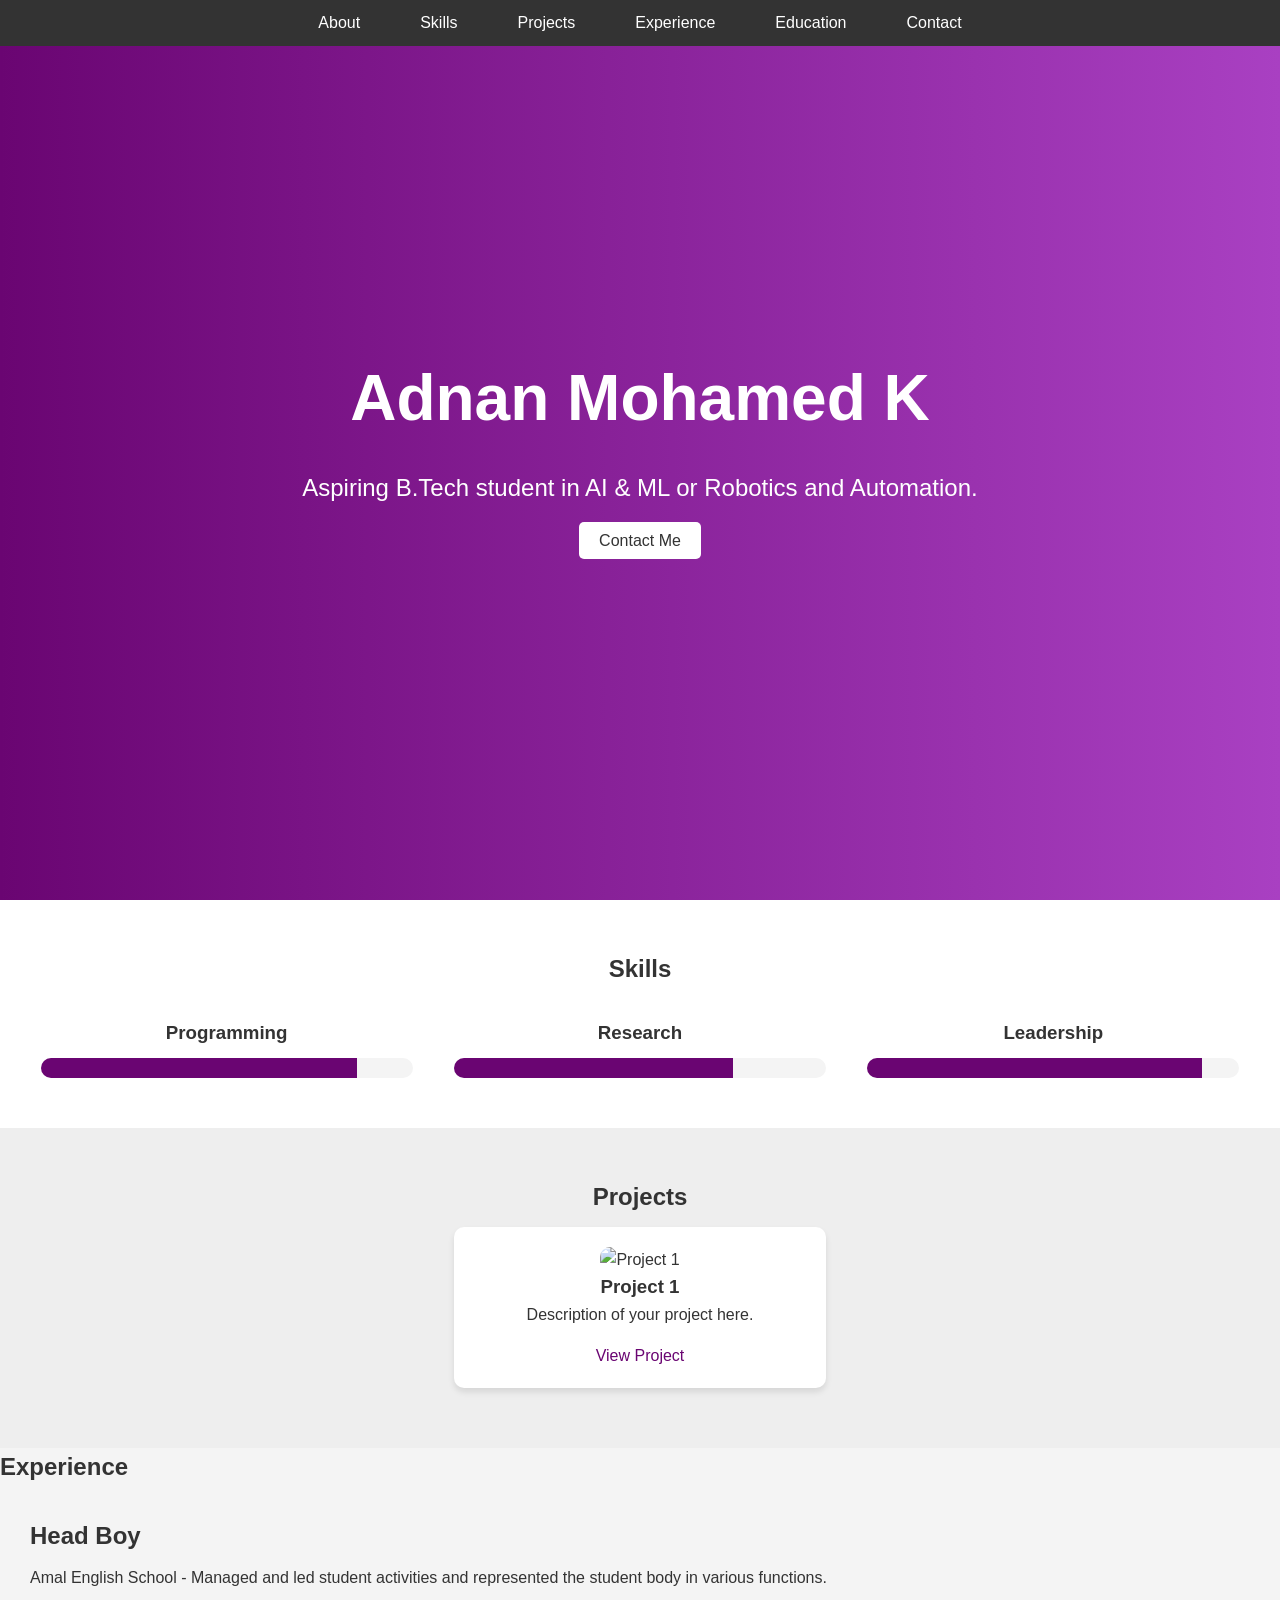
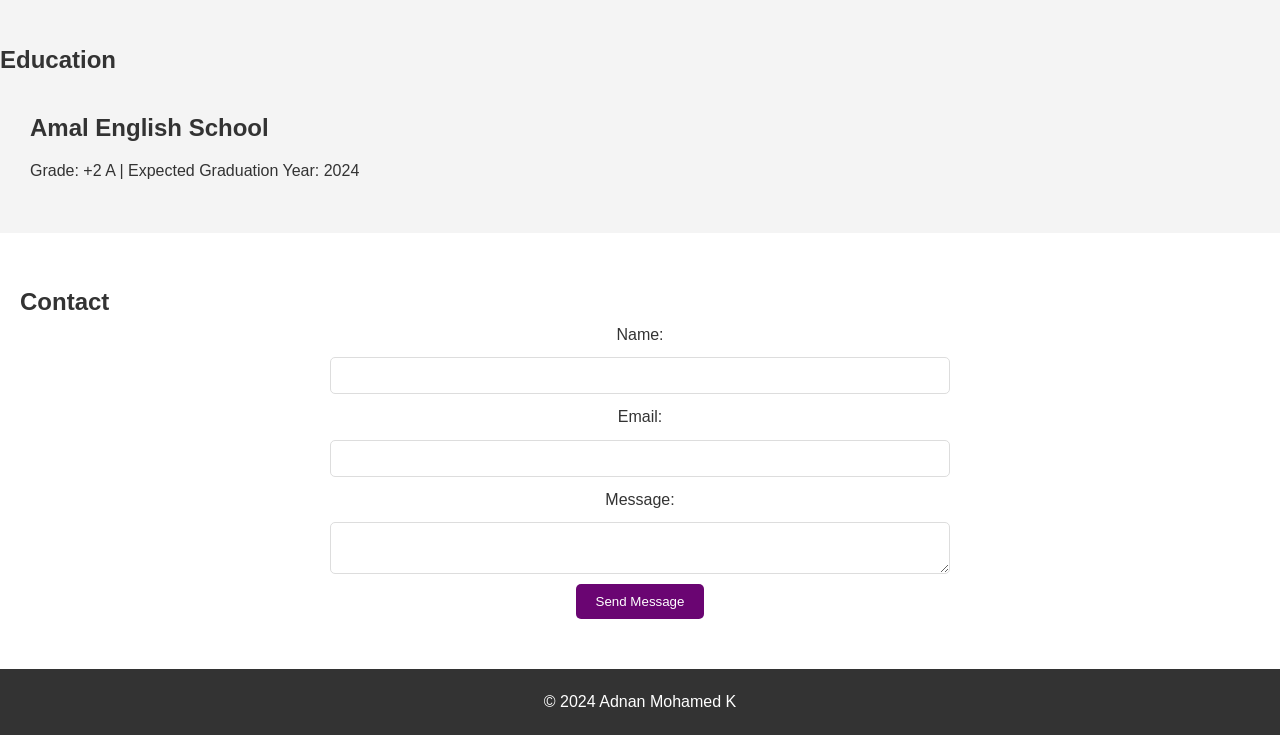
==== index.html @ 5ce3053d "Update index.html" ====
<!DOCTYPE html>
<html lang="en">
<head>
    <meta charset="UTF-8">
    <meta name="viewport" content="width=device-width, initial-scale=1.0">
    <title>Adnan Mohamed K - Portfolio</title>
    <link rel="stylesheet" href="styles.css">
    <link rel="apple-touch-icon" sizes="180x180" href="/fav/apple-touch-icon.png">
    <link rel="icon" type="image/png" sizes="32x32" href="/fav/favicon-32x32.png">
    <link rel="icon" type="image/png" sizes="16x16" href="/fav/favicon-16x16.png">
    <link rel="manifest" href="/fav/site.webmanifest">
</head>
<body>
    <!-- Navigation Bar -->
    <nav id="navbar">
        <div class="hamburger">
            <span></span>
            <span></span>
            <span></span>
        </div>
        <ul>
            <li><a href="#about">About</a></li>
            <li><a href="#skills">Skills</a></li>
            <li><a href="#projects">Projects</a></li>
            <li><a href="#experience">Experience</a></li>
            <li><a href="#education">Education</a></li>
            <li><a href="#contact">Contact</a></li>
        </ul>
    </nav>

    <!-- Hero Section -->
    <header id="about" class="hero">
        <div class="hero-content">
            <h1>Adnan Mohamed K</h1>
            <p>Aspiring B.Tech student in AI & ML or Robotics and Automation.</p>
            <a href="#contact" class="cta-btn">Contact Me</a>
        </div>
    </header>

    <!-- Skills Section -->
    <section id="skills">
        <h2>Skills</h2>
        <div class="skill-container">
            <div class="skill">
                <h3>Programming</h3>
                <div class="progress-bar">
                    <div class="progress-fill" style="width: 85%;"></div>
                </div>
            </div>
            <div class="skill">
                <h3>Research</h3>
                <div class="progress-bar">
                    <div class="progress-fill" style="width: 75%;"></div>
                </div>
            </div>
            <div class="skill">
                <h3>Leadership</h3>
                <div class="progress-bar">
                    <div class="progress-fill" style="width: 90%;"></div>
                </div>
            </div>
        </div>
    </section>

    <!-- Projects Section -->
    <section id="projects">
        <h2>Projects</h2>
        <div class="project-grid">
            <div class="project-card">
                <img src="project1-thumbnail.jpg" alt="Project 1">
                <h3>Project 1</h3>
                <p>Description of your project here.</p>
                <a href="#" class="project-link">View Project</a>
            </div>
            <!-- Additional projects can go here -->
        </div>
    </section>

    <!-- Experience Section -->
    <section id="experience">
        <h2>Experience</h2>
        <div class="timeline">
            <div class="timeline-item">
                <h3>Head Boy</h3>
                <p>Amal English School - Managed and led student activities and represented the student body in various functions.</p>
            </div>
            <!-- Additional experience can go here -->
        </div>
    </section>

    <!-- Education Section -->
    <section id="education">
        <h2>Education</h2>
        <div class="timeline">
            <div class="timeline-item">
                <h3>Amal English School</h3>
                <p>Grade: +2 A | Expected Graduation Year: 2024</p>
            </div>
            <!-- Additional education can go here -->
        </div>
    </section>

    <!-- Contact Section -->
    <section id="contact">
        <h2>Contact</h2>
        <form id="contact-form">
            <label for="name">Name:</label>
            <input type="text" id="name" name="name" required>
            
            <label for="email">Email:</label>
            <input type="email" id="email" name="email" required>
            
            <label for="message">Message:</label>
            <textarea id="message" name="message" required></textarea>
            
            <button type="submit">Send Message</button>
        </form>
    </section>

    <!-- Footer -->
    <footer>
        <p>© 2024 Adnan Mohamed K</p>
    </footer>

    <script src="scripts.js"></script>
</body>
</html>
---- styles.css ----
/* General Styles */
* {
    margin: 0;
    padding: 0;
    box-sizing: border-box;
}

body {
    font-family: 'Arial', sans-serif;
    line-height: 1.6;
    background-color: #f4f4f4;
    color: #333;
}

/* Navigation */
nav {
    position: fixed;
    top: 0;
    width: 100%;
    background-color: #333;
    padding: 10px 0;
    z-index: 100;
}

nav ul {
    list-style: none;
    display: flex;
    justify-content: center;
}

nav ul li {
    margin: 0 15px;
}

nav ul li a {
    color: white;
    text-decoration: none;
    padding: 10px 15px;
}

nav ul li a:hover {
    background-color: #555;
    border-radius: 5px;
}

/* Hero Section */
.hero {
    height: 100vh;
    background: linear-gradient(to right, #6A0572, #A940C2);
    display: flex;
    justify-content: center;
    align-items: center;
    text-align: center;
    color: white;
}

.hero h1 {
    font-size: 4rem;
    margin-bottom: 20px;
    animation: fadeIn 2s;
}

.hero p {
    font-size: 1.5rem;
    margin-bottom: 20px;
    animation: fadeIn 2s 1s ease;
}

.cta-btn {
    padding: 10px 20px;
    background-color: #fff;
    color: #333;
    text-decoration: none;
    border-radius: 5px;
    animation: fadeIn 2s 2s ease;
}

.cta-btn:hover {
    background-color: #f4f4f4;
}

/* Skills Section */
#skills {
    padding: 50px 20px;
    background-color: #fff;
    text-align: center;
}

.skill-container {
    display: flex;
    justify-content: space-around;
    margin-top: 30px;
}

.skill {
    width: 30%;
}

.progress-bar {
    width: 100%;
    background-color: #f4f4f4;
    border-radius: 25px;
    height: 20px;
    overflow: hidden;
    margin-top: 10px;
}

.progress-fill {
    background-color: #6A0572;
    height: 100%;
    transition: width 1s ease-in-out;
}

/* Projects Section */
#projects {
    padding: 50px 20px;
    background-color: #eee;
    text-align: center;
}

.project-grid {
    display: flex;
    justify-content: space-around;
    flex-wrap: wrap;
}

.project-card {
    width: 30%;
    background-color: white;
    margin: 10px;
    padding: 20px;
    border-radius: 10px;
    box-shadow: 0 4px 6px rgba(0, 0, 0, 0.1);
    transition: transform 0.3s ease;
}

.project-card:hover {
    transform: scale(1.05);
}

.project-card img {
    width: 100%;
    border-radius: 10px;
}

.project-link {
    display: block;
    margin-top: 15px;
    text-decoration: none;
    color: #6A0572;
}

/* Timeline Styles */
.timeline {
    padding: 30px;
}

.timeline-item {
    margin-bottom: 20px;
}

.timeline-item h3 {
    font-size: 1.5rem;
    margin-bottom: 10px;
}

/* Contact Section */
#contact {
    padding: 50px 20px;
    background-color: #fff;
}

#contact-form {
    display: flex;
    flex-direction: column;
    align-items: center;
}

#contact-form input, #contact-form textarea {
    width: 50%;
    padding: 10px;
    margin: 10px 0;
    border-radius: 5px;
    border: 1px solid #ddd;
}

#contact-form button {
    padding: 10px 20px;
    background-color: #6A0572;
    color: white;
    border: none;
    border-radius: 5px;
    cursor: pointer;
}

#contact-form button:hover {
    background-color: #A940C2;
}

/* Footer */
footer {
    background-color: #333;
    color: white;
    text-align: center;
    padding: 20px;
    position: relative;
}

@keyframes fadeIn {
    from {
        opacity: 0;
    }
    to {
        opacity: 1;
    }
}
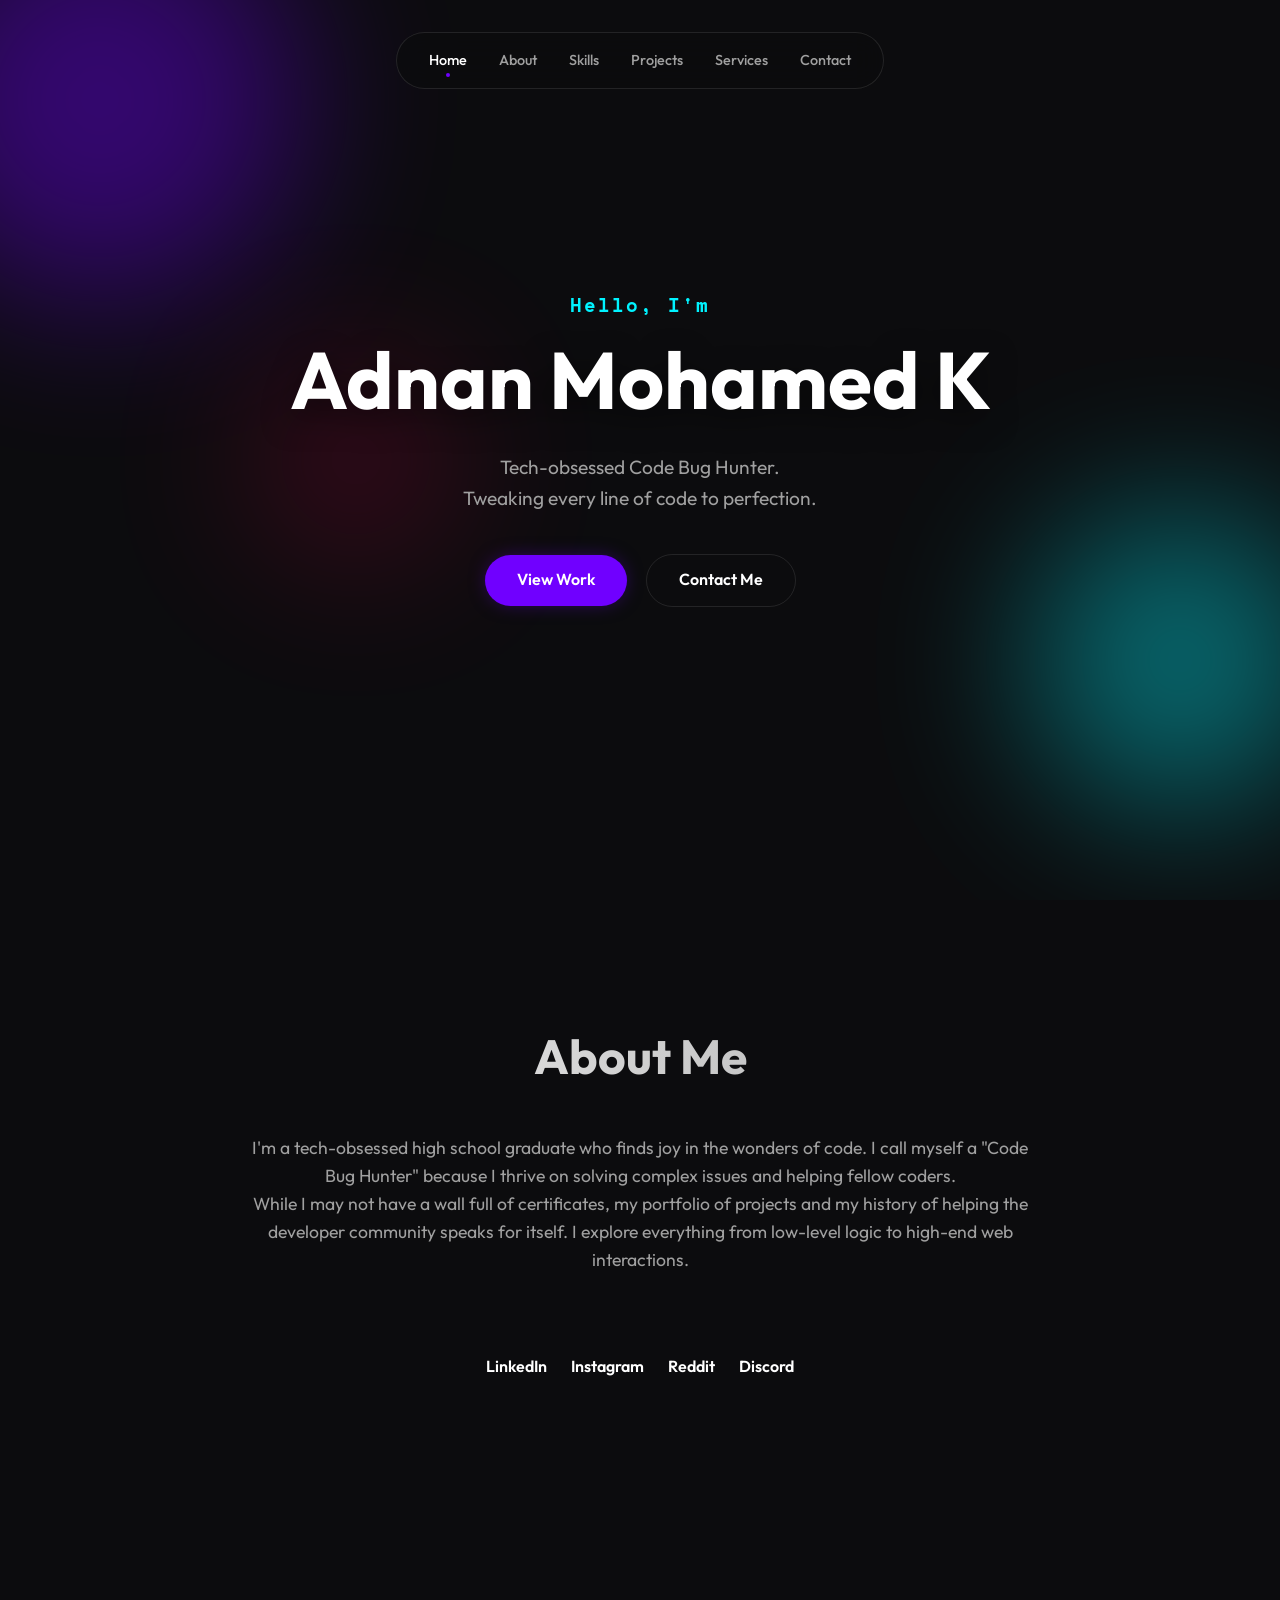
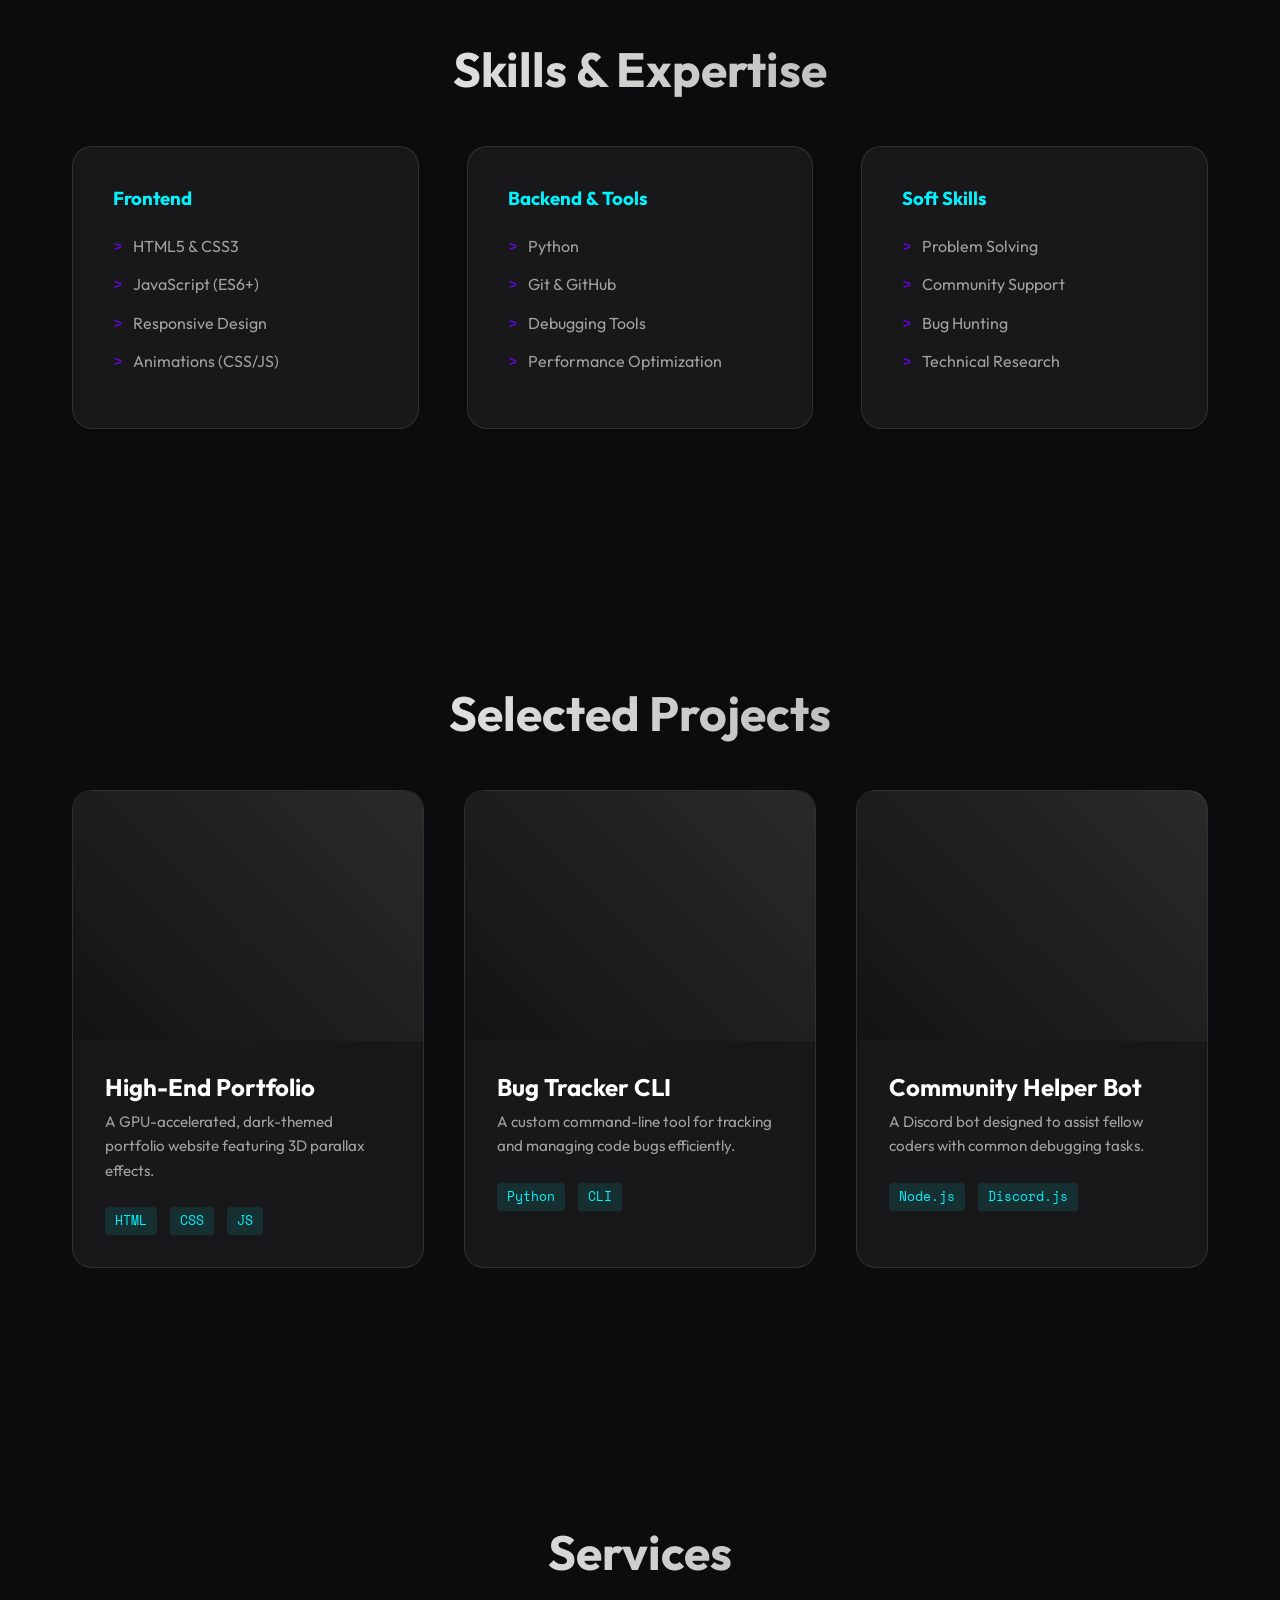
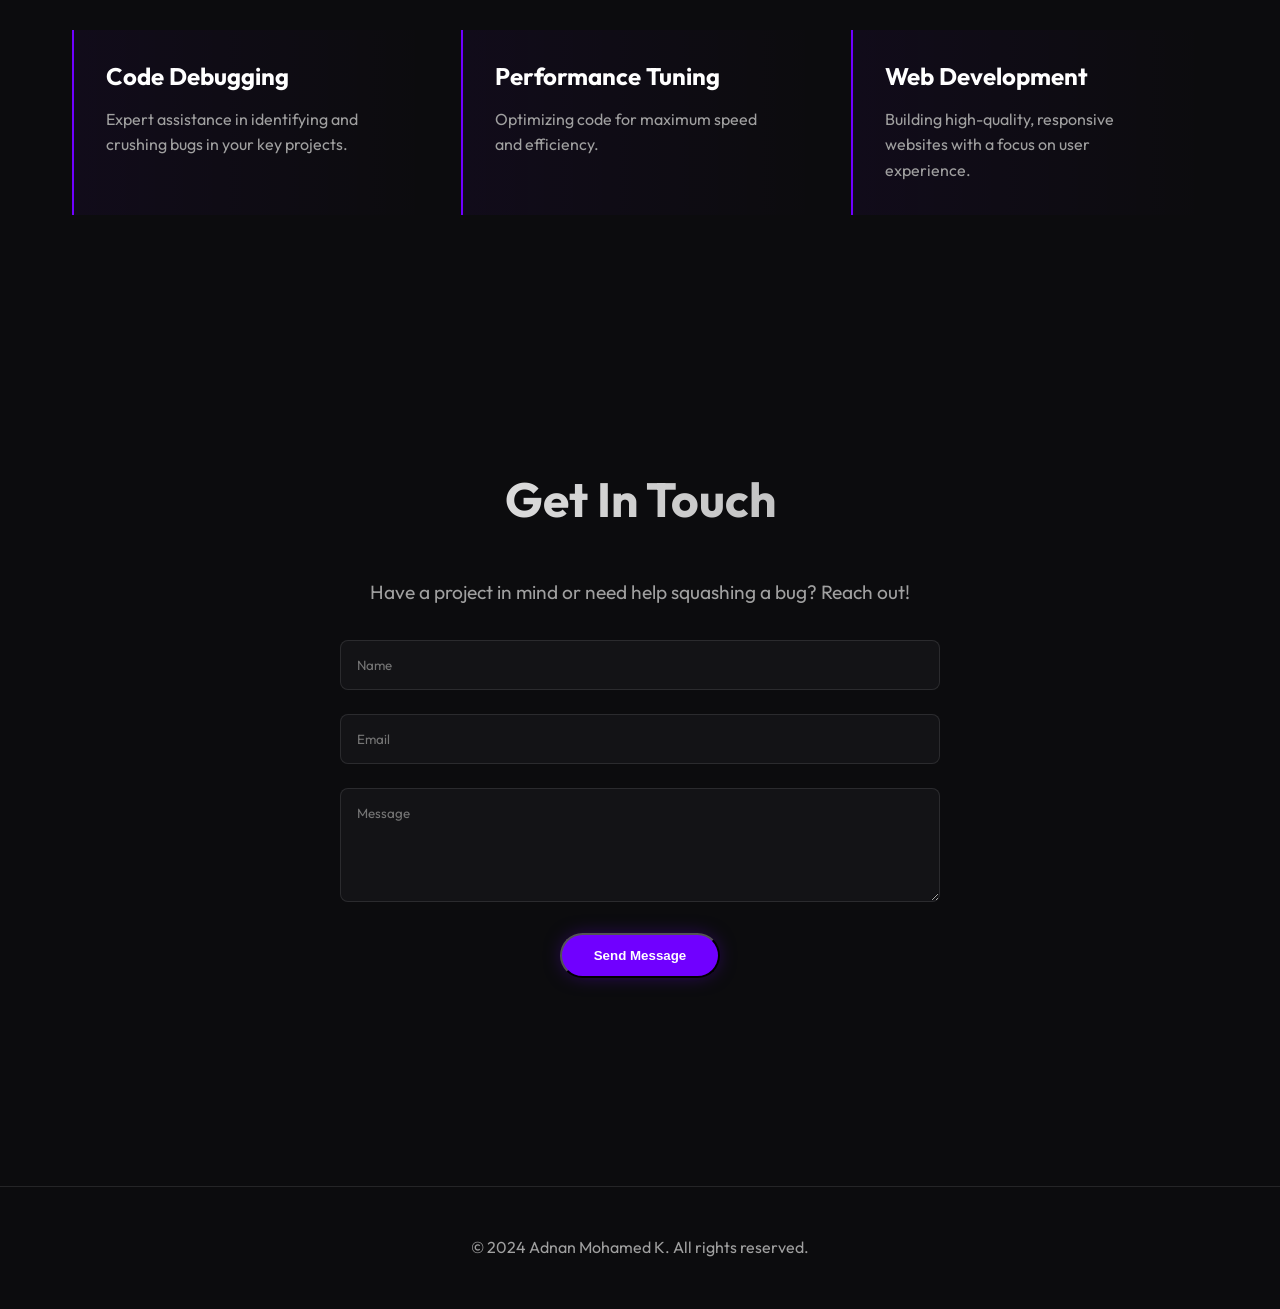
==== commit 922b7e4e: "Initial commit: High-end portfolio with GPU animations" ====
--- a/index.html
+++ b/index.html
@@ -1,127 +1,216 @@
 <!DOCTYPE html>
 <html lang="en">
+
 <head>
     <meta charset="UTF-8">
     <meta name="viewport" content="width=device-width, initial-scale=1.0">
-    <title>Adnan Mohamed K - Portfolio</title>
+    <title>Adnan Mohamed K | Code Bug Hunter & Portfolio</title>
+    <meta name="description"
+        content="Portfolio of Adnan Mohamed K, a tech-obsessed code bug hunter and high school graduate specializing in finding solutions.">
+
+    <!-- Fonts -->
+    <link rel="preconnect" href="https://fonts.googleapis.com">
+    <link rel="preconnect" href="https://fonts.gstatic.com" crossorigin>
+    <link
+        href="https://fonts.googleapis.com/css2?family=Outfit:wght@300;400;500;700&family=Space+Mono:wght@400;700&display=swap"
+        rel="stylesheet">
+
     <link rel="stylesheet" href="styles.css">
-    <link rel="apple-touch-icon" sizes="180x180" href="/fav/apple-touch-icon.png">
-    <link rel="icon" type="image/png" sizes="32x32" href="/fav/favicon-32x32.png">
-    <link rel="icon" type="image/png" sizes="16x16" href="/fav/favicon-16x16.png">
-    <link rel="manifest" href="/fav/site.webmanifest">
 </head>
-<body>
-    <!-- Navigation Bar -->
-    <nav id="navbar">
-        <div class="hamburger">
-            <span></span>
-            <span></span>
-            <span></span>
+
+<body class="loading">
+
+    <!-- Loading Screen -->
+    <div id="loader">
+        <div class="loader-content">
+            <h1 class="glitch" data-text="Adnan Mohamed K">Adnan Mohamed K</h1>
+            <div class="progress-bar">
+                <div class="progress"></div>
+            </div>
         </div>
-        <ul>
-            <li><a href="#about">About</a></li>
-            <li><a href="#skills">Skills</a></li>
-            <li><a href="#projects">Projects</a></li>
-            <li><a href="#experience">Experience</a></li>
-            <li><a href="#education">Education</a></li>
-            <li><a href="#contact">Contact</a></li>
-        </ul>
+    </div>
+
+    <!-- Floating Navigation -->
+    <nav class="floating-nav">
+        <div class="nav-links">
+            <a href="#hero" class="active">Home</a>
+            <a href="#about">About</a>
+            <a href="#skills">Skills</a>
+            <a href="#projects">Projects</a>
+            <a href="#services">Services</a>
+            <a href="#contact">Contact</a>
+        </div>
     </nav>
 
-    <!-- Hero Section -->
-    <header id="about" class="hero">
-        <div class="hero-content">
-            <h1>Adnan Mohamed K</h1>
-            <p>Aspiring B.Tech student in AI & ML or Robotics and Automation.</p>
-            <a href="#contact" class="cta-btn">Contact Me</a>
-        </div>
-    </header>
-
-    <!-- Skills Section -->
-    <section id="skills">
-        <h2>Skills</h2>
-        <div class="skill-container">
-            <div class="skill">
-                <h3>Programming</h3>
-                <div class="progress-bar">
-                    <div class="progress-fill" style="width: 85%;"></div>
-                </div>
-            </div>
-            <div class="skill">
-                <h3>Research</h3>
-                <div class="progress-bar">
-                    <div class="progress-fill" style="width: 75%;"></div>
-                </div>
-            </div>
-            <div class="skill">
-                <h3>Leadership</h3>
-                <div class="progress-bar">
-                    <div class="progress-fill" style="width: 90%;"></div>
-                </div>
-            </div>
-        </div>
-    </section>
-
-    <!-- Projects Section -->
-    <section id="projects">
-        <h2>Projects</h2>
-        <div class="project-grid">
-            <div class="project-card">
-                <img src="project1-thumbnail.jpg" alt="Project 1">
-                <h3>Project 1</h3>
-                <p>Description of your project here.</p>
-                <a href="#" class="project-link">View Project</a>
-            </div>
-            <!-- Additional projects can go here -->
-        </div>
-    </section>
-
-    <!-- Experience Section -->
-    <section id="experience">
-        <h2>Experience</h2>
-        <div class="timeline">
-            <div class="timeline-item">
-                <h3>Head Boy</h3>
-                <p>Amal English School - Managed and led student activities and represented the student body in various functions.</p>
-            </div>
-            <!-- Additional experience can go here -->
-        </div>
-    </section>
-
-    <!-- Education Section -->
-    <section id="education">
-        <h2>Education</h2>
-        <div class="timeline">
-            <div class="timeline-item">
-                <h3>Amal English School</h3>
-                <p>Grade: +2 A | Expected Graduation Year: 2024</p>
-            </div>
-            <!-- Additional education can go here -->
-        </div>
-    </section>
-
-    <!-- Contact Section -->
-    <section id="contact">
-        <h2>Contact</h2>
-        <form id="contact-form">
-            <label for="name">Name:</label>
-            <input type="text" id="name" name="name" required>
-            
-            <label for="email">Email:</label>
-            <input type="email" id="email" name="email" required>
-            
-            <label for="message">Message:</label>
-            <textarea id="message" name="message" required></textarea>
-            
-            <button type="submit">Send Message</button>
-        </form>
-    </section>
-
-    <!-- Footer -->
+    <!-- Main Content -->
+    <main>
+        <!-- Hero Section -->
+        <section id="hero" class="parallax-container">
+            <div class="hero-content" data-tilt>
+                <h2 class="hero-subtitle">Hello, I'm</h2>
+                <h1 class="hero-title">Adnan Mohamed K</h1>
+                <p class="hero-description">Tech-obsessed Code Bug Hunter. <br>Tweaking every line of code to
+                    perfection.</p>
+                <div class="hero-cta">
+                    <a href="#projects" class="btn primary">View Work</a>
+                    <a href="#contact" class="btn secondary">Contact Me</a>
+                </div>
+            </div>
+            <div class="hero-background-elements">
+                <div class="floating-shape shape-1"></div>
+                <div class="floating-shape shape-2"></div>
+                <div class="floating-shape shape-3"></div>
+            </div>
+        </section>
+
+        <!-- About Me -->
+        <section id="about" class="section reveal">
+            <h2 class="section-title">About Me</h2>
+            <div class="about-content">
+                <div class="about-text">
+                    <p>I'm a tech-obsessed high school graduate who finds joy in the wonders of code. I call myself a
+                        "Code Bug Hunter" because I thrive on solving complex issues and helping fellow coders.</p>
+                    <p>While I may not have a wall full of certificates, my portfolio of projects and my history of
+                        helping the developer community speaks for itself. I explore everything from low-level logic to
+                        high-end web interactions.</p>
+                </div>
+                <div class="social-links">
+                    <a href="https://linkedin.com" target="_blank" class="social-item">LinkedIn</a>
+                    <a href="https://instagram.com" target="_blank" class="social-item">Instagram</a>
+                    <a href="https://reddit.com" target="_blank" class="social-item">Reddit</a>
+                    <a href="https://discord.com" target="_blank" class="social-item">Discord</a>
+                </div>
+            </div>
+        </section>
+
+        <!-- Skills -->
+        <section id="skills" class="section reveal">
+            <h2 class="section-title">Skills & Expertise</h2>
+            <div class="skills-grid">
+                <div class="skill-card">
+                    <h3>Frontend</h3>
+                    <ul>
+                        <li>HTML5 & CSS3</li>
+                        <li>JavaScript (ES6+)</li>
+                        <li>Responsive Design</li>
+                        <li>Animations (CSS/JS)</li>
+                    </ul>
+                </div>
+                <div class="skill-card">
+                    <h3>Backend & Tools</h3>
+                    <ul>
+                        <li>Python</li>
+                        <li>Git & GitHub</li>
+                        <li>Debugging Tools</li>
+                        <li>Performance Optimization</li>
+                    </ul>
+                </div>
+                <div class="skill-card">
+                    <h3>Soft Skills</h3>
+                    <ul>
+                        <li>Problem Solving</li>
+                        <li>Community Support</li>
+                        <li>Bug Hunting</li>
+                        <li>Technical Research</li>
+                    </ul>
+                </div>
+            </div>
+        </section>
+
+        <!-- Projects -->
+        <section id="projects" class="section reveal">
+            <h2 class="section-title">Selected Projects</h2>
+            <div class="project-grid">
+                <!-- Project 1 -->
+                <div class="project-card" style="--delay: 1">
+                    <div class="project-image">
+                        <img src="assets/project1.png" alt="High-End Portfolio"
+                            style="width: 100%; height: 100%; object-fit: cover;">
+                    </div>
+                    <div class="project-info">
+                        <h3>High-End Portfolio</h3>
+                        <p>A GPU-accelerated, dark-themed portfolio website featuring 3D parallax effects.</p>
+                        <div class="tags">
+                            <span>HTML</span><span>CSS</span><span>JS</span>
+                        </div>
+                    </div>
+                </div>
+                <!-- Project 2 -->
+                <div class="project-card" style="--delay: 2">
+                    <div class="project-image">
+                        <img src="assets/project2.png" alt="Bug Tracker"
+                            style="width: 100%; height: 100%; object-fit: cover;">
+                    </div>
+                    <div class="project-info">
+                        <h3>Bug Tracker CLI</h3>
+                        <p>A custom command-line tool for tracking and managing code bugs efficiently.</p>
+                        <div class="tags">
+                            <span>Python</span><span>CLI</span>
+                        </div>
+                    </div>
+                </div>
+                <!-- Project 3 -->
+                <div class="project-card" style="--delay: 3">
+                    <div class="project-image">
+                        <img src="assets/project3.png" alt="Community Helper Bot"
+                            style="width: 100%; height: 100%; object-fit: cover;">
+                    </div>
+                    <div class="project-info">
+                        <h3>Community Helper Bot</h3>
+                        <p>A Discord bot designed to assist fellow coders with common debugging tasks.</p>
+                        <div class="tags">
+                            <span>Node.js</span><span>Discord.js</span>
+                        </div>
+                    </div>
+                </div>
+            </div>
+        </section>
+
+        <!-- Services -->
+        <section id="services" class="section reveal">
+            <h2 class="section-title">Services</h2>
+            <div class="services-list">
+                <div class="service-item">
+                    <h3>Code Debugging</h3>
+                    <p>Expert assistance in identifying and crushing bugs in your key projects.</p>
+                </div>
+                <div class="service-item">
+                    <h3>Performance Tuning</h3>
+                    <p>Optimizing code for maximum speed and efficiency.</p>
+                </div>
+                <div class="service-item">
+                    <h3>Web Development</h3>
+                    <p>Building high-quality, responsive websites with a focus on user experience.</p>
+                </div>
+            </div>
+        </section>
+
+        <!-- Contact -->
+        <section id="contact" class="section reveal">
+            <h2 class="section-title">Get In Touch</h2>
+            <div class="contact-container">
+                <p>Have a project in mind or need help squashing a bug? Reach out!</p>
+                <form id="contact-form">
+                    <div class="form-group">
+                        <input type="text" placeholder="Name" required>
+                    </div>
+                    <div class="form-group">
+                        <input type="email" placeholder="Email" required>
+                    </div>
+                    <div class="form-group">
+                        <textarea placeholder="Message" rows="5" required></textarea>
+                    </div>
+                    <button type="submit" class="btn primary">Send Message</button>
+                </form>
+            </div>
+        </section>
+    </main>
+
     <footer>
-        <p>© 2024 Adnan Mohamed K</p>
+        <p>&copy; 2024 Adnan Mohamed K. All rights reserved.</p>
     </footer>
 
-    <script src="scripts.js"></script>
+    <script src="script.js"></script>
 </body>
-</html>
+
+</html>
--- a/styles.css
+++ b/styles.css
@@ -1,216 +1,506 @@
-/* General Styles */
+:root {
+    --bg-color: #0c0c0e;
+    --bg-secondary: #131316;
+    --text-primary: #ffffff;
+    --text-secondary: #a0a0a0;
+    --accent-color: #7000ff;
+    --accent-glow: #7000ff80;
+    --cyan: #00f3ff;
+    --font-heading: 'Outfit', sans-serif;
+    --font-mono: 'Space Mono', monospace;
+    --nav-blur: 16px;
+    --card-bg: rgba(255, 255, 255, 0.05);
+    --border-color: rgba(255, 255, 255, 0.1);
+    
+    --transition-base: 0.3s cubic-bezier(0.25, 0.46, 0.45, 0.94);
+}
+
 * {
     margin: 0;
     padding: 0;
     box-sizing: border-box;
 }
 
+html {
+    scroll-behavior: smooth;
+}
+
 body {
-    font-family: 'Arial', sans-serif;
+    background-color: var(--bg-color);
+    color: var(--text-primary);
+    font-family: var(--font-heading);
+    overflow-x: hidden;
     line-height: 1.6;
-    background-color: #f4f4f4;
-    color: #333;
-}
-
-/* Navigation */
-nav {
+}
+
+body.loading {
+    overflow: hidden;
+}
+
+/* Loader */
+#loader {
     position: fixed;
     top: 0;
+    left: 0;
     width: 100%;
-    background-color: #333;
-    padding: 10px 0;
-    z-index: 100;
-}
-
-nav ul {
-    list-style: none;
-    display: flex;
-    justify-content: center;
-}
-
-nav ul li {
-    margin: 0 15px;
-}
-
-nav ul li a {
-    color: white;
-    text-decoration: none;
-    padding: 10px 15px;
-}
-
-nav ul li a:hover {
-    background-color: #555;
-    border-radius: 5px;
-}
-
-/* Hero Section */
-.hero {
-    height: 100vh;
-    background: linear-gradient(to right, #6A0572, #A940C2);
+    height: 100%;
+    background: var(--bg-color);
+    z-index: 9999;
     display: flex;
     justify-content: center;
     align-items: center;
+    transition: opacity 0.5s ease;
+}
+
+.loader-content {
     text-align: center;
+}
+
+.glitch {
+    font-family: var(--font-mono);
+    font-size: 2rem;
+    position: relative;
+    color: var(--text-primary);
+}
+
+.progress-bar {
+    width: 200px;
+    height: 2px;
+    background: var(--bg-secondary);
+    margin: 1rem auto;
+    overflow: hidden;
+    position: relative;
+}
+
+.progress {
+    width: 0%;
+    height: 100%;
+    background: var(--accent-color);
+    transition: width 0.1s linear;
+}
+
+/* Floating Navigation */
+.floating-nav {
+    position: fixed;
+    top: 2rem;
+    left: 50%;
+    transform: translateX(-50%);
+    background: rgba(12, 12, 14, 0.7);
+    backdrop-filter: blur(var(--nav-blur));
+    -webkit-backdrop-filter: blur(var(--nav-blur));
+    padding: 1rem 2rem;
+    border-radius: 100px;
+    border: 1px solid var(--border-color);
+    z-index: 1000;
+    transition: all 0.3s ease;
+}
+
+.nav-links {
+    display: flex;
+    gap: 2rem;
+}
+
+.nav-links a {
+    color: var(--text-secondary);
+    text-decoration: none;
+    font-size: 0.9rem;
+    font-weight: 500;
+    transition: color 0.3s ease;
+    position: relative;
+}
+
+.nav-links a:hover, .nav-links a.active {
+    color: var(--text-primary);
+}
+
+.nav-links a.active::after {
+    content: '';
+    position: absolute;
+    bottom: -5px;
+    left: 50%;
+    transform: translateX(-50%);
+    width: 4px;
+    height: 4px;
+    background: var(--accent-color);
+    border-radius: 50%;
+}
+
+/* Typography */
+h1, h2, h3 {
+    font-weight: 700;
+    line-height: 1.2;
+}
+
+h2.section-title {
+    font-size: 3rem;
+    margin-bottom: 3rem;
+    text-align: center;
+    background: linear-gradient(to right, #fff, #a0a0a0);
+    -webkit-background-clip: text;
+    -webkit-text-fill-color: transparent;
+}
+
+.btn {
+    padding: 0.8rem 2rem;
+    border-radius: 50px;
+    text-decoration: none;
+    font-weight: 600;
+    transition: transform 0.2s ease, box-shadow 0.2s ease;
+    display: inline-block;
+}
+
+.btn.primary {
+    background: var(--accent-color);
     color: white;
-}
-
-.hero h1 {
-    font-size: 4rem;
-    margin-bottom: 20px;
-    animation: fadeIn 2s;
-}
-
-.hero p {
+    box-shadow: 0 0 20px -5px var(--accent-glow);
+}
+
+.btn.primary:hover {
+    transform: translateY(-2px);
+    box-shadow: 0 0 30px -5px var(--accent-glow);
+}
+
+.btn.secondary {
+    background: transparent;
+    border: 1px solid var(--border-color);
+    color: var(--text-primary);
+    margin-left: 1rem;
+}
+
+.btn.secondary:hover {
+    background: var(--card-bg);
+}
+
+/* Hero Section */
+.parallax-container {
+    height: 100vh;
+    display: flex;
+    align-items: center;
+    justify-content: center;
+    position: relative;
+    overflow: hidden;
+    perspective: 1000px;
+}
+
+.hero-content {
+    text-align: center;
+    z-index: 10;
+    transform-style: preserve-3d;
+}
+
+.hero-subtitle {
+    font-family: var(--font-mono);
+    color: var(--cyan);
+    font-size: 1.2rem;
+    margin-bottom: 1rem;
+    letter-spacing: 2px;
+}
+
+.hero-title {
+    font-size: 5rem;
+    margin-bottom: 1.5rem;
+    text-shadow: 0 10px 30px rgba(0,0,0,0.5);
+}
+
+.hero-description {
+    color: var(--text-secondary);
+    font-size: 1.2rem;
+    max-width: 600px;
+    margin: 0 auto 2.5rem;
+}
+
+.hero-background-elements {
+    position: absolute;
+    top: 0;
+    left: 0;
+    width: 100%;
+    height: 100%;
+    z-index: 1;
+    pointer-events: none;
+}
+
+.floating-shape {
+    position: absolute;
+    border-radius: 50%;
+    filter: blur(80px);
+    opacity: 0.4;
+    animation: float 10s infinite ease-in-out;
+}
+
+.shape-1 {
+    width: 400px;
+    height: 400px;
+    background: var(--accent-color);
+    top: -100px;
+    left: -100px;
+    animation-delay: 0s;
+}
+
+.shape-2 {
+    width: 300px;
+    height: 300px;
+    background: var(--cyan);
+    bottom: 10%;
+    right: -50px;
+    animation-delay: -3s;
+}
+
+.shape-3 {
+    width: 200px;
+    height: 200px;
+    background: #ff0055;
+    top: 40%;
+    left: 20%;
+    animation-delay: -6s;
+    opacity: 0.2;
+}
+
+@keyframes float {
+    0%, 100% { transform: translateY(0) scale(1); }
+    50% { transform: translateY(-30px) scale(1.1); }
+}
+
+/* Sections */
+.section {
+    padding: 8rem 2rem;
+    max-width: 1200px;
+    margin: 0 auto;
+}
+
+.reveal {
+    opacity: 0;
+    transform: translateY(50px);
+    transition: all 0.8s cubic-bezier(0.2, 0.8, 0.2, 1);
+}
+
+.reveal.active {
+    opacity: 1;
+    transform: translateY(0);
+}
+
+/* About & Skills */
+.about-content, .skills-grid {
+    display: grid;
+    gap: 3rem;
+}
+
+.about-text {
+    font-size: 1.1rem;
+    color: var(--text-secondary);
+    max-width: 800px;
+    margin: 0 auto;
+    text-align: center;
+}
+
+.social-links {
+    display: flex;
+    justify-content: center;
+    gap: 1.5rem;
+    margin-top: 2rem;
+}
+
+.social-item {
+    color: var(--text-primary);
+    text-decoration: none;
+    font-weight: 600;
+    position: relative;
+    padding-bottom: 5px;
+}
+
+.social-item::after {
+    content: '';
+    position: absolute;
+    bottom: 0;
+    left: 0;
+    width: 0;
+    height: 2px;
+    background: var(--cyan);
+    transition: width 0.3s ease;
+}
+
+.social-item:hover::after {
+    width: 100%;
+}
+
+.skills-grid {
+    grid-template-columns: repeat(auto-fit, minmax(300px, 1fr));
+}
+
+.skill-card {
+    background: var(--card-bg);
+    padding: 2.5rem;
+    border-radius: 20px;
+    border: 1px solid var(--border-color);
+    transition: transform 0.3s ease;
+}
+
+.skill-card:hover {
+    transform: translateY(-10px);
+    border-color: var(--accent-color);
+}
+
+.skill-card h3 {
+    margin-bottom: 1.5rem;
+    color: var(--cyan);
+}
+
+.skill-card ul {
+    list-style: none;
+}
+
+.skill-card li {
+    margin-bottom: 0.8rem;
+    color: var(--text-secondary);
+    display: flex;
+    align-items: center;
+}
+
+.skill-card li::before {
+    content: '>';
+    color: var(--accent-color);
+    margin-right: 10px;
+    font-family: var(--font-mono);
+}
+
+/* Project Grid */
+.project-grid {
+    display: grid;
+    grid-template-columns: repeat(auto-fit, minmax(350px, 1fr));
+    gap: 2.5rem;
+}
+
+.project-card {
+    background: var(--card-bg);
+    border-radius: 20px;
+    overflow: hidden;
+    border: 1px solid var(--border-color);
+    transition: all 0.4s ease;
+    opacity: 0; /* Hidden initially for staggered reveal */
+    transform: translateY(30px);
+}
+
+.project-card.visible {
+    opacity: 1;
+    transform: translateY(0);
+}
+
+.project-card:hover {
+    transform: translateY(-10px) scale(1.02);
+    box-shadow: 0 20px 40px rgba(0,0,0,0.3);
+}
+
+.project-image {
+    height: 250px;
+    background: #1a1a1a;
+    position: relative;
+    overflow: hidden;
+}
+
+/* Placeholder for image generation */
+.project-image::before {
+    content: '';
+    position: absolute;
+    top: 0; left: 0; width: 100%; height: 100%;
+    background: linear-gradient(45deg, var(--bg-secondary), #2a2a2a);
+}
+
+.project-info {
+    padding: 2rem;
+}
+
+.project-info h3 {
+    margin-bottom: 0.5rem;
     font-size: 1.5rem;
-    margin-bottom: 20px;
-    animation: fadeIn 2s 1s ease;
-}
-
-.cta-btn {
-    padding: 10px 20px;
-    background-color: #fff;
-    color: #333;
-    text-decoration: none;
-    border-radius: 5px;
-    animation: fadeIn 2s 2s ease;
-}
-
-.cta-btn:hover {
-    background-color: #f4f4f4;
-}
-
-/* Skills Section */
-#skills {
-    padding: 50px 20px;
-    background-color: #fff;
+}
+
+.project-info p {
+    color: var(--text-secondary);
+    margin-bottom: 1.5rem;
+    font-size: 0.95rem;
+}
+
+.tags {
+    display: flex;
+    gap: 0.8rem;
+}
+
+.tags span {
+    font-family: var(--font-mono);
+    font-size: 0.8rem;
+    color: var(--cyan);
+    background: rgba(0, 243, 255, 0.1);
+    padding: 4px 10px;
+    border-radius: 4px;
+}
+
+/* Services */
+.services-list {
+    display: grid;
+    grid-template-columns: repeat(auto-fit, minmax(300px, 1fr));
+    gap: 2rem;
+}
+
+.service-item {
+    padding: 2rem;
+    border-left: 2px solid var(--accent-color);
+    background: linear-gradient(to right, rgba(112, 0, 255, 0.05), transparent);
+}
+
+.service-item h3 {
+    margin-bottom: 1rem;
+    font-size: 1.5rem;
+}
+
+.service-item p {
+    color: var(--text-secondary);
+}
+
+/* Contact */
+.contact-container {
+    max-width: 600px;
+    margin: 0 auto;
     text-align: center;
 }
 
-.skill-container {
-    display: flex;
-    justify-content: space-around;
-    margin-top: 30px;
-}
-
-.skill {
-    width: 30%;
-}
-
-.progress-bar {
+.contact-container p {
+    margin-bottom: 2rem;
+    color: var(--text-secondary);
+    font-size: 1.2rem;
+}
+
+.form-group {
+    margin-bottom: 1.5rem;
+}
+
+input, textarea {
     width: 100%;
-    background-color: #f4f4f4;
-    border-radius: 25px;
-    height: 20px;
-    overflow: hidden;
-    margin-top: 10px;
-}
-
-.progress-fill {
-    background-color: #6A0572;
-    height: 100%;
-    transition: width 1s ease-in-out;
-}
-
-/* Projects Section */
-#projects {
-    padding: 50px 20px;
-    background-color: #eee;
-    text-align: center;
-}
-
-.project-grid {
-    display: flex;
-    justify-content: space-around;
-    flex-wrap: wrap;
-}
-
-.project-card {
-    width: 30%;
-    background-color: white;
-    margin: 10px;
-    padding: 20px;
-    border-radius: 10px;
-    box-shadow: 0 4px 6px rgba(0, 0, 0, 0.1);
-    transition: transform 0.3s ease;
-}
-
-.project-card:hover {
-    transform: scale(1.05);
-}
-
-.project-card img {
-    width: 100%;
-    border-radius: 10px;
-}
-
-.project-link {
-    display: block;
-    margin-top: 15px;
-    text-decoration: none;
-    color: #6A0572;
-}
-
-/* Timeline Styles */
-.timeline {
-    padding: 30px;
-}
-
-.timeline-item {
-    margin-bottom: 20px;
-}
-
-.timeline-item h3 {
-    font-size: 1.5rem;
-    margin-bottom: 10px;
-}
-
-/* Contact Section */
-#contact {
-    padding: 50px 20px;
-    background-color: #fff;
-}
-
-#contact-form {
-    display: flex;
-    flex-direction: column;
-    align-items: center;
-}
-
-#contact-form input, #contact-form textarea {
-    width: 50%;
-    padding: 10px;
-    margin: 10px 0;
-    border-radius: 5px;
-    border: 1px solid #ddd;
-}
-
-#contact-form button {
-    padding: 10px 20px;
-    background-color: #6A0572;
-    color: white;
-    border: none;
-    border-radius: 5px;
-    cursor: pointer;
-}
-
-#contact-form button:hover {
-    background-color: #A940C2;
+    padding: 1rem;
+    background: var(--bg-secondary);
+    border: 1px solid var(--border-color);
+    border-radius: 8px;
+    color: var(--text-primary);
+    font-family: var(--font-heading);
+    transition: border-color 0.3s ease;
+}
+
+input:focus, textarea:focus {
+    outline: none;
+    border-color: var(--accent-color);
 }
 
 /* Footer */
 footer {
-    background-color: #333;
-    color: white;
+    padding: 3rem;
     text-align: center;
-    padding: 20px;
-    position: relative;
-}
-
-@keyframes fadeIn {
-    from {
-        opacity: 0;
-    }
-    to {
-        opacity: 1;
-    }
-}
+    color: var(--text-secondary);
+    border-top: 1px solid var(--border-color);
+    margin-top: 5rem;
+}
+
+/* Responsive */
+@media (max-width: 768px) {
+    .hero-title { font-size: 3rem; }
+    .floating-nav { top: auto; bottom: 2rem; width: 90%; justify-content: center; }
+    .nav-links { gap: 1rem; }
+    .nav-links a { font-size: 0.8rem; }
+}
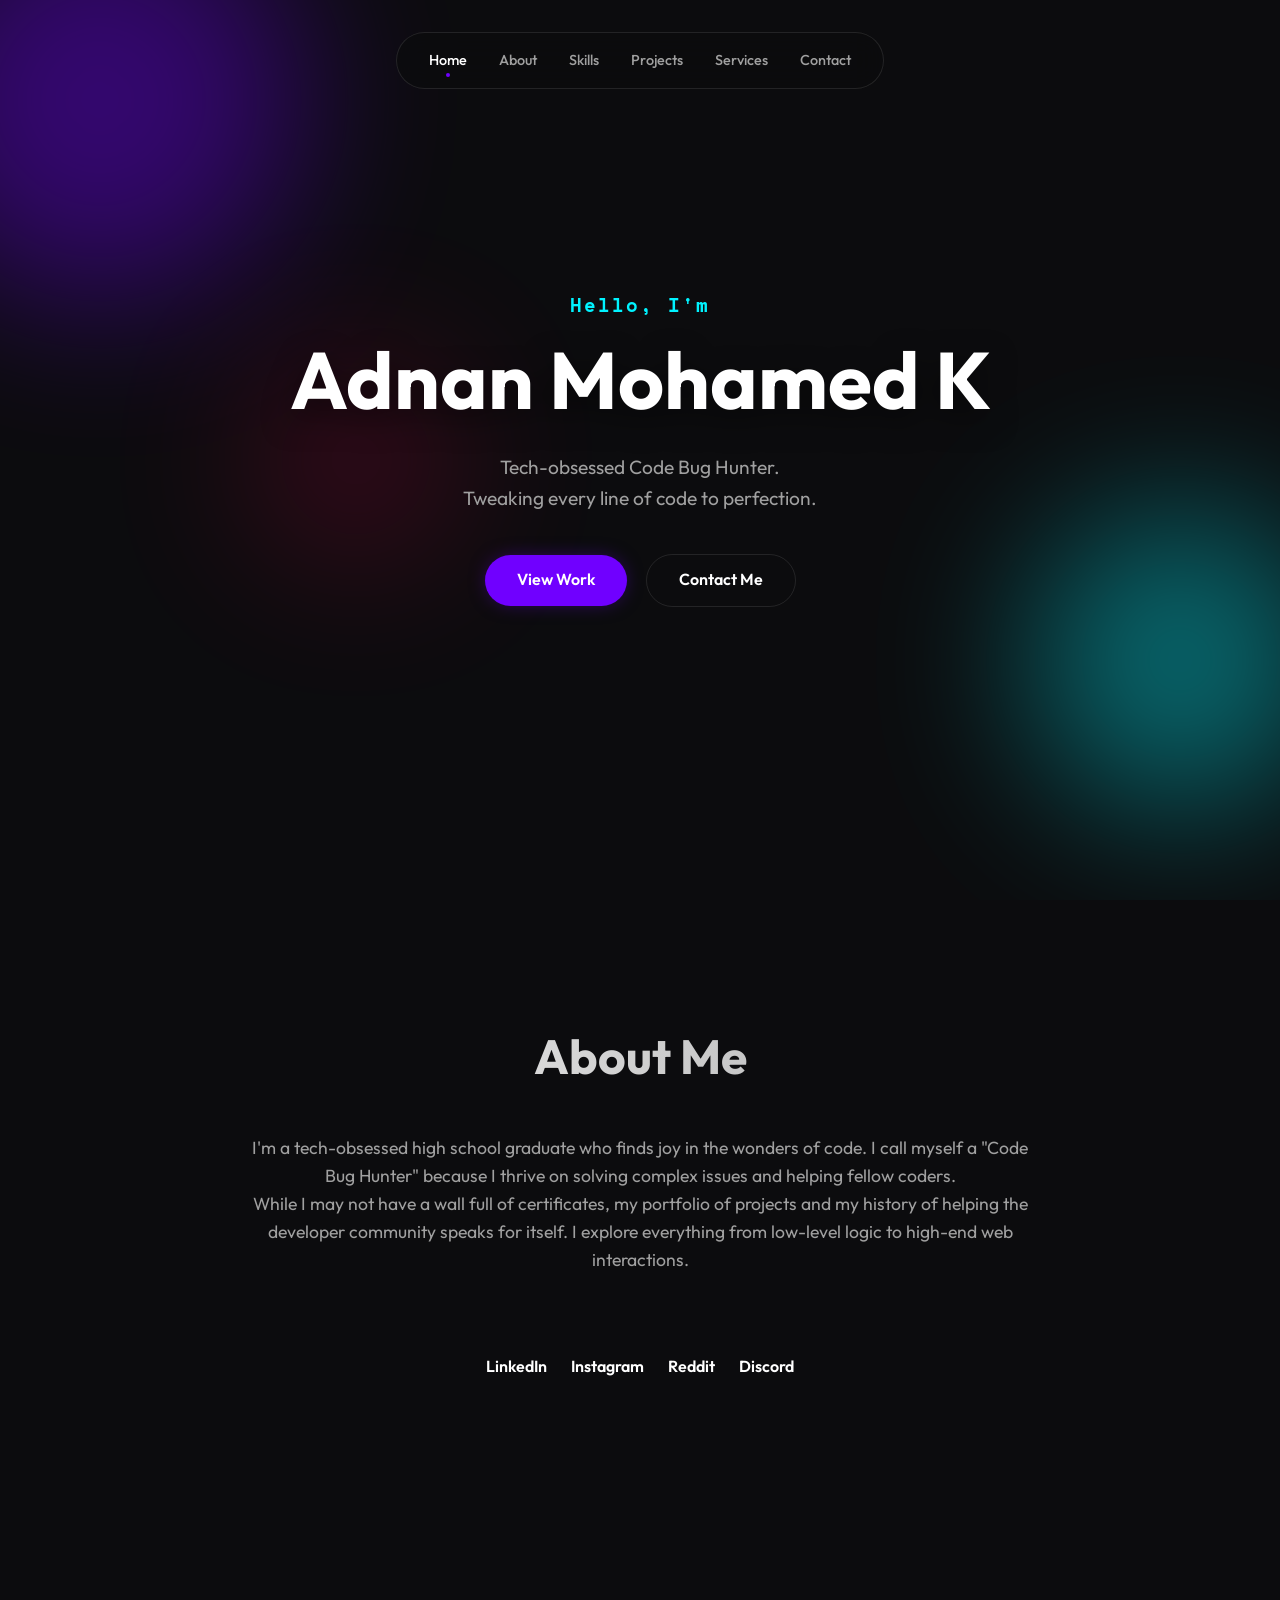
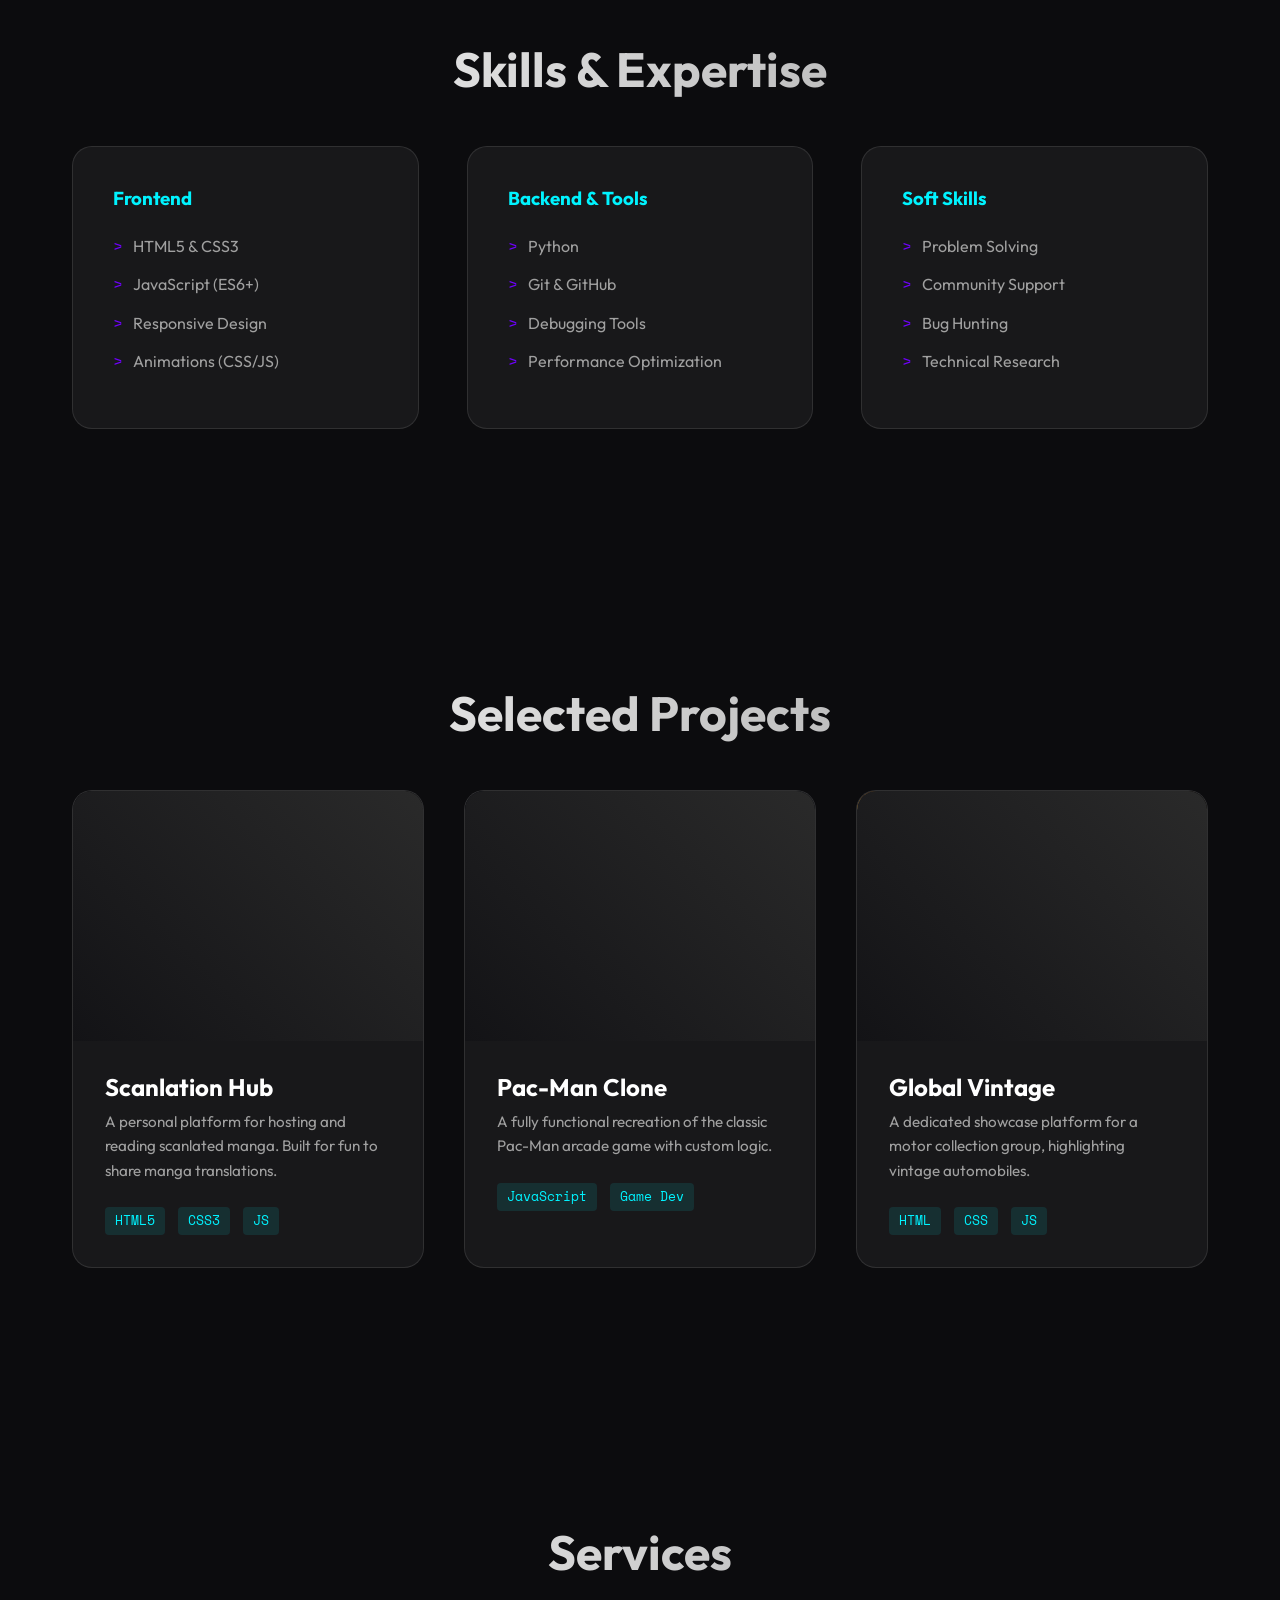
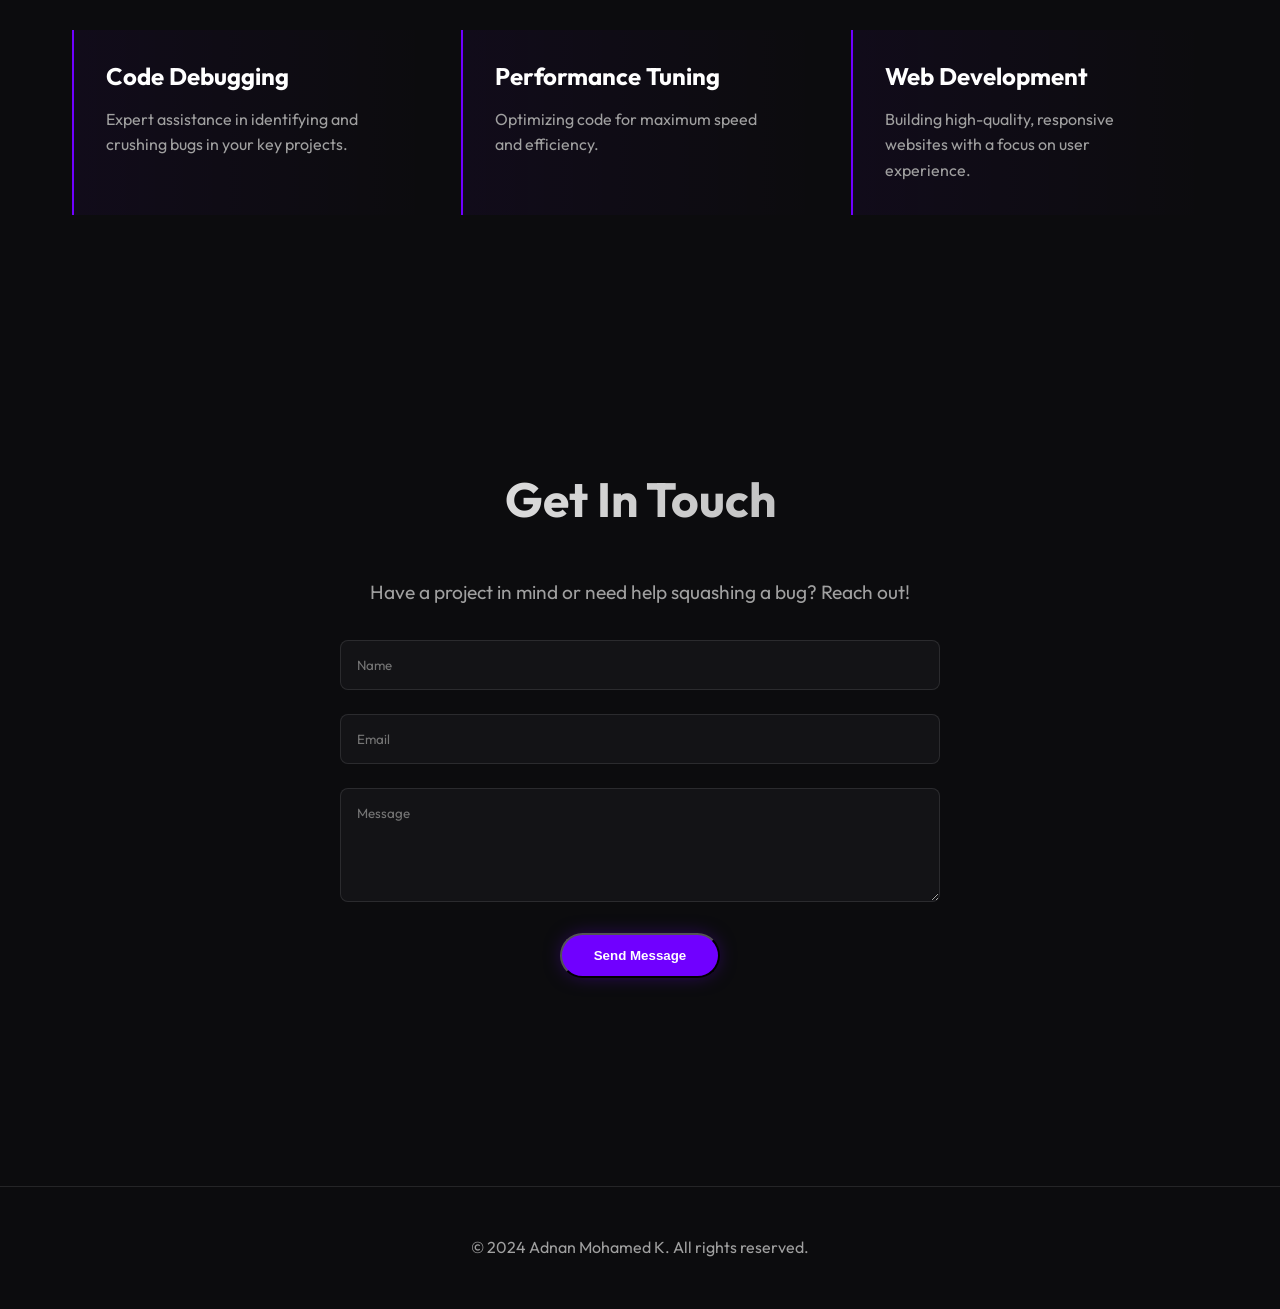
==== commit 6afc20b5: "Updated projects and thumbnails" ====
--- a/index.html
+++ b/index.html
@@ -124,42 +124,44 @@
                 <!-- Project 1 -->
                 <div class="project-card" style="--delay: 1">
                     <div class="project-image">
-                        <img src="assets/project1.png" alt="High-End Portfolio"
+                        <img src="assets/scanlation.png" alt="Scanlation Website"
                             style="width: 100%; height: 100%; object-fit: cover;">
                     </div>
                     <div class="project-info">
-                        <h3>High-End Portfolio</h3>
-                        <p>A GPU-accelerated, dark-themed portfolio website featuring 3D parallax effects.</p>
+                        <h3>Scanlation Hub</h3>
+                        <p>A personal platform for hosting and reading scanlated manga. Built for fun to share manga
+                            translations.</p>
                         <div class="tags">
-                            <span>HTML</span><span>CSS</span><span>JS</span>
+                            <span>HTML5</span><span>CSS3</span><span>JS</span>
                         </div>
                     </div>
                 </div>
                 <!-- Project 2 -->
                 <div class="project-card" style="--delay: 2">
                     <div class="project-image">
-                        <img src="assets/project2.png" alt="Bug Tracker"
+                        <img src="assets/pacman.png" alt="Pac Man Game"
                             style="width: 100%; height: 100%; object-fit: cover;">
                     </div>
                     <div class="project-info">
-                        <h3>Bug Tracker CLI</h3>
-                        <p>A custom command-line tool for tracking and managing code bugs efficiently.</p>
+                        <h3>Pac-Man Clone</h3>
+                        <p>A fully functional recreation of the classic Pac-Man arcade game with custom logic.</p>
                         <div class="tags">
-                            <span>Python</span><span>CLI</span>
+                            <span>JavaScript</span><span>Game Dev</span>
                         </div>
                     </div>
                 </div>
                 <!-- Project 3 -->
                 <div class="project-card" style="--delay: 3">
                     <div class="project-image">
-                        <img src="assets/project3.png" alt="Community Helper Bot"
+                        <img src="assets/vintage_car.png" alt="Global Vintage"
                             style="width: 100%; height: 100%; object-fit: cover;">
                     </div>
                     <div class="project-info">
-                        <h3>Community Helper Bot</h3>
-                        <p>A Discord bot designed to assist fellow coders with common debugging tasks.</p>
+                        <h3>Global Vintage</h3>
+                        <p>A dedicated showcase platform for a motor collection group, highlighting vintage automobiles.
+                        </p>
                         <div class="tags">
-                            <span>Node.js</span><span>Discord.js</span>
+                            <span>HTML</span><span>CSS</span><span>JS</span>
                         </div>
                     </div>
                 </div>
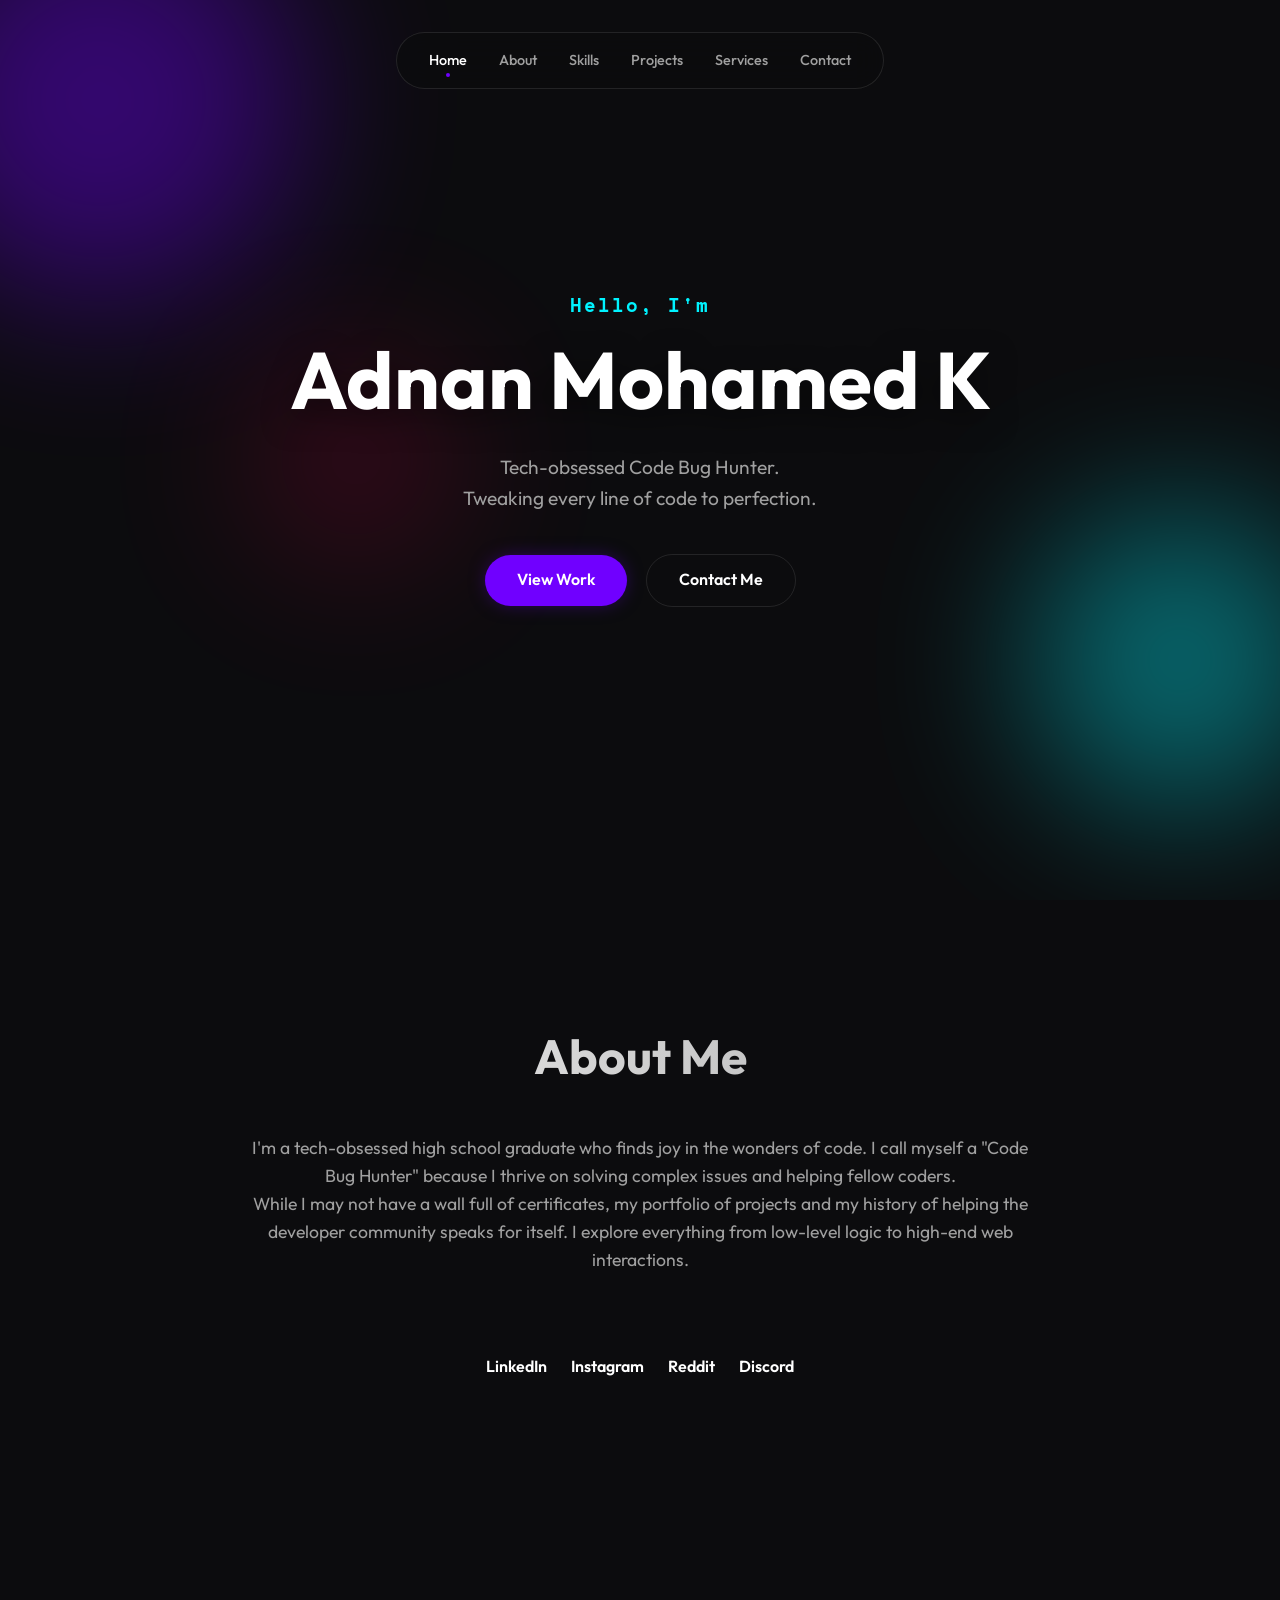
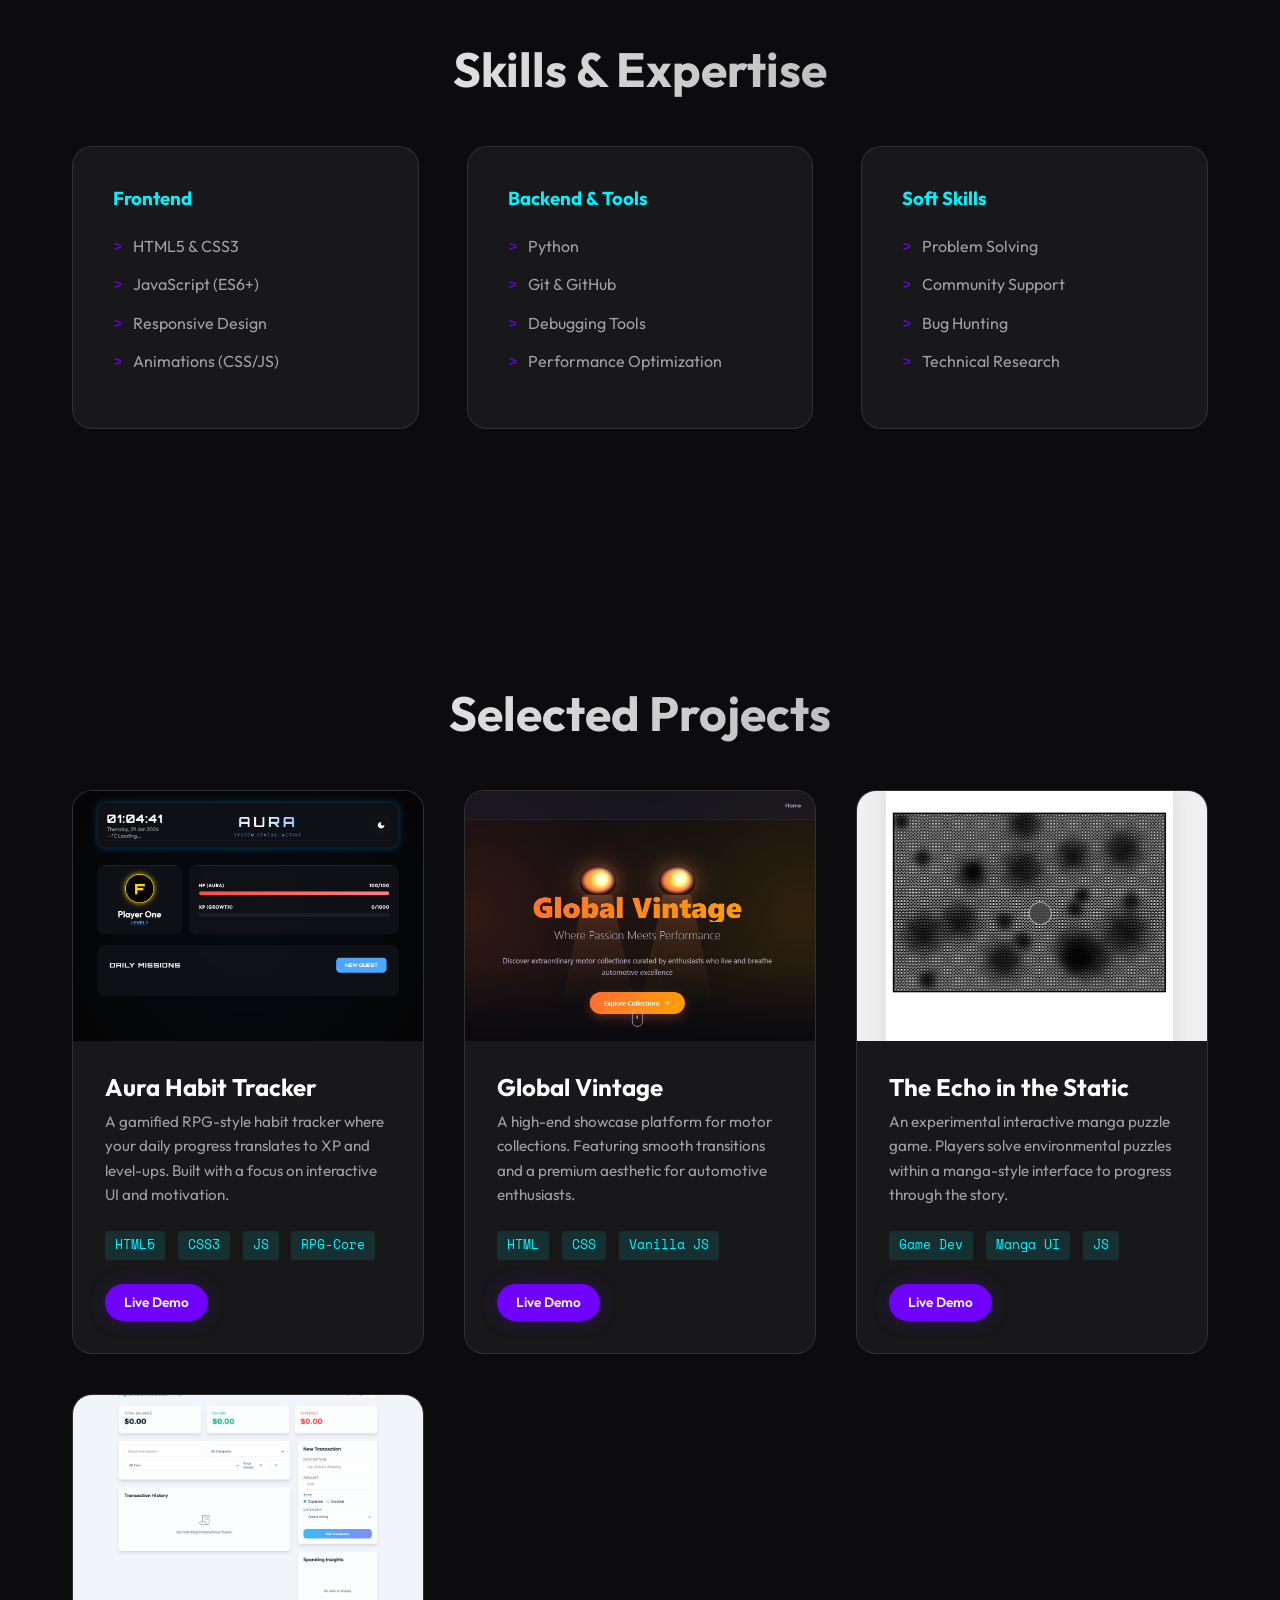
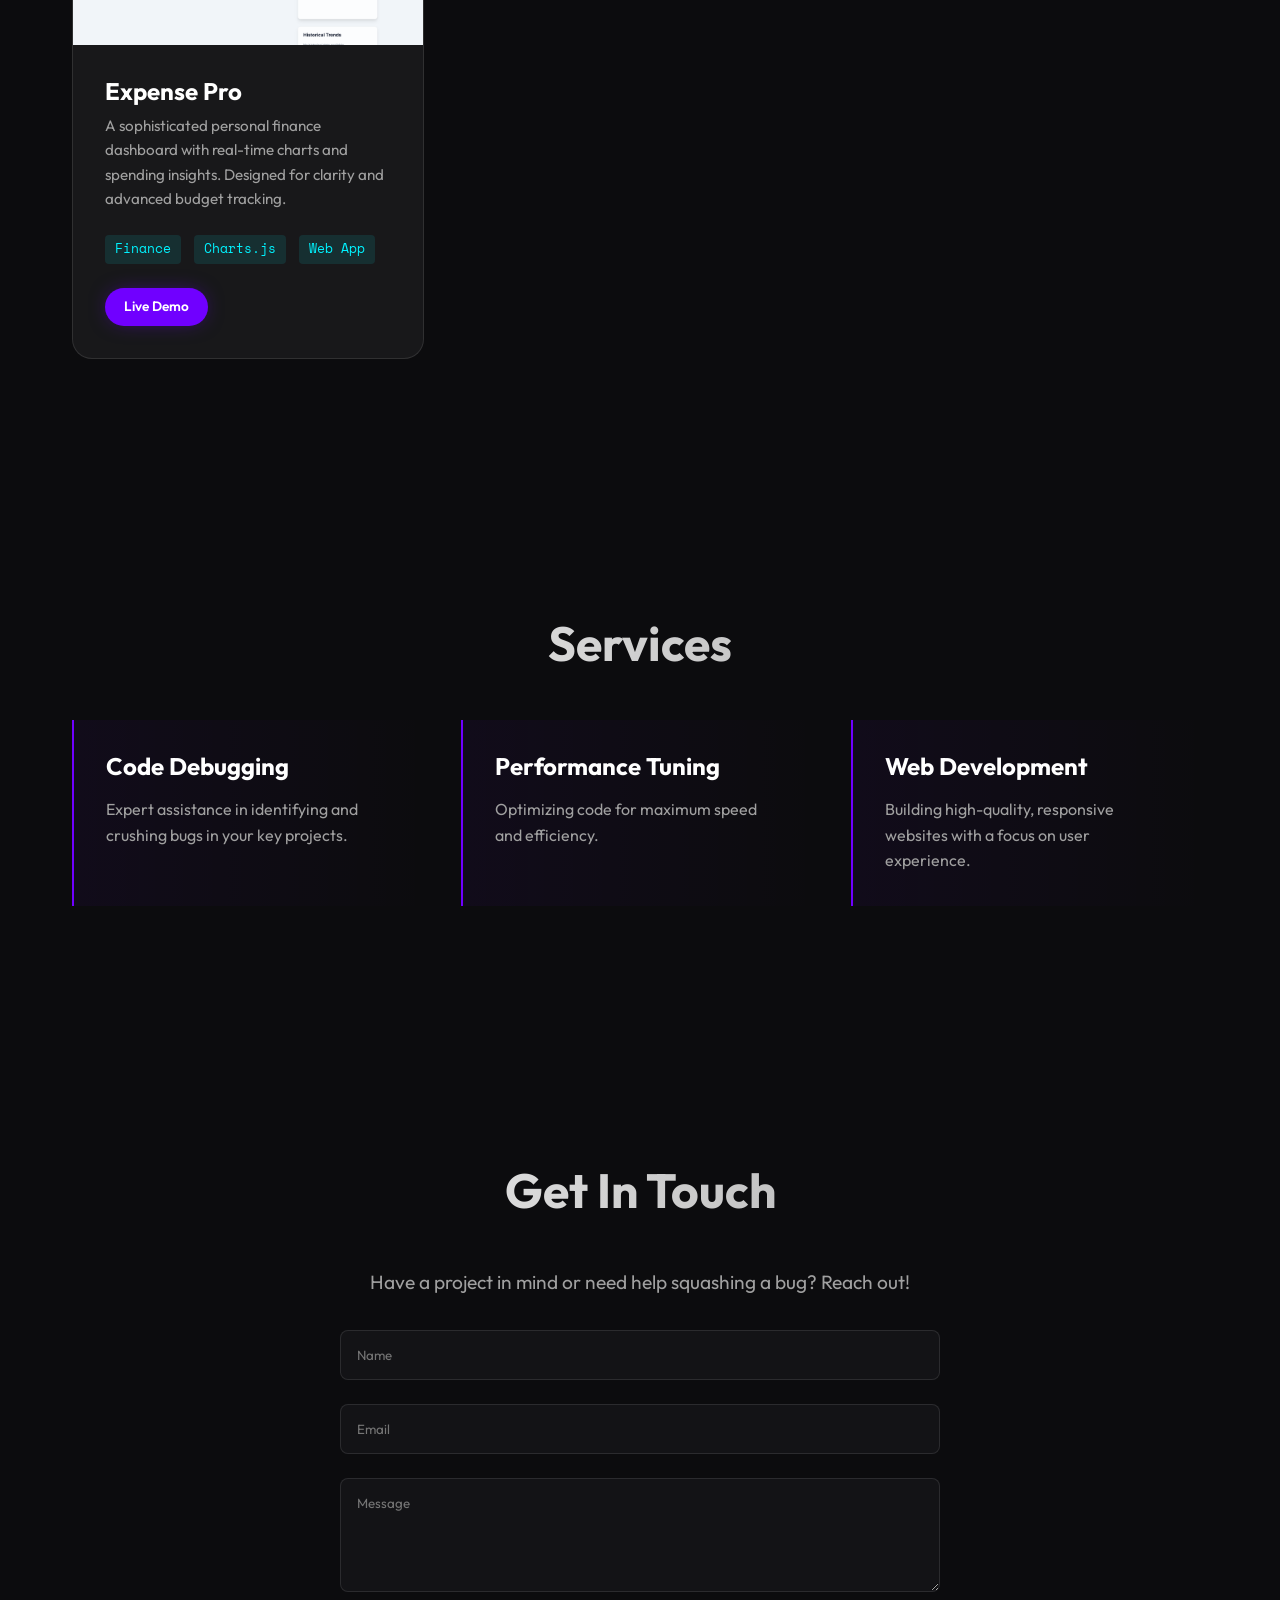
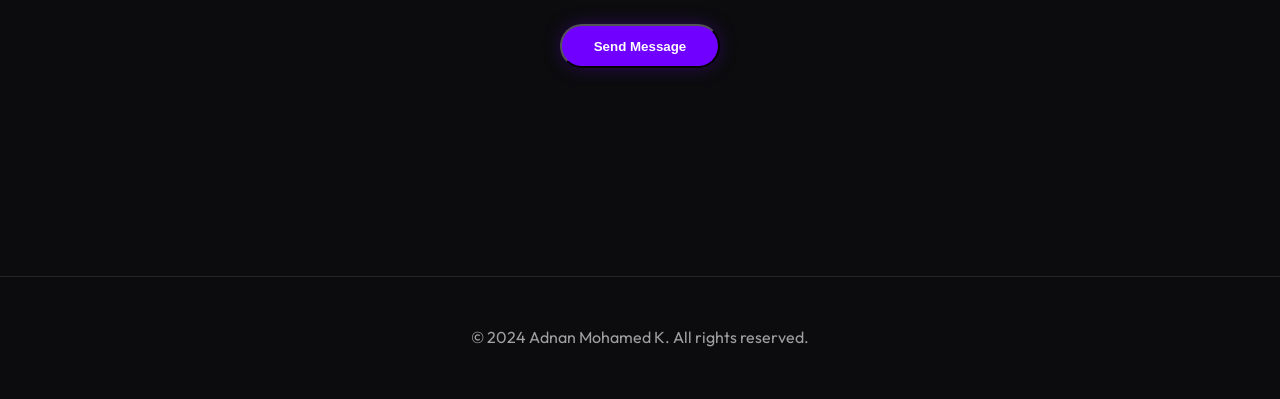
==== commit 84336908: "Updated projects and thumbnails" ====
--- a/index.html
+++ b/index.html
@@ -7,6 +7,12 @@
     <title>Adnan Mohamed K | Code Bug Hunter & Portfolio</title>
     <meta name="description"
         content="Portfolio of Adnan Mohamed K, a tech-obsessed code bug hunter and high school graduate specializing in finding solutions.">
+
+    <!-- Favicon -->
+    <link rel="apple-touch-icon" sizes="180x180" href="assets/fav/apple-touch-icon.png">
+    <link rel="icon" type="image/png" sizes="32x32" href="assets/fav/favicon-32x32.png">
+    <link rel="icon" type="image/png" sizes="16x16" href="assets/fav/favicon-16x16.png">
+    <link rel="manifest" href="assets/fav/site.webmanifest">
 
     <!-- Fonts -->
     <link rel="preconnect" href="https://fonts.googleapis.com">
@@ -75,10 +81,13 @@
                         high-end web interactions.</p>
                 </div>
                 <div class="social-links">
-                    <a href="https://linkedin.com" target="_blank" class="social-item">LinkedIn</a>
-                    <a href="https://instagram.com" target="_blank" class="social-item">Instagram</a>
-                    <a href="https://reddit.com" target="_blank" class="social-item">Reddit</a>
-                    <a href="https://discord.com" target="_blank" class="social-item">Discord</a>
+                    <a href="https://www.linkedin.com/in/adnan-mohamed-k-a45843259/" target="_blank"
+                        class="social-item">LinkedIn</a>
+                    <a href="https://www.instagram.com/adnaanneyyy.__/" target="_blank"
+                        class="social-item">Instagram</a>
+                    <a href="https://www.reddit.com/user/Adnanmohdk1/" target="_blank" class="social-item">Reddit</a>
+                    <a href="https://discordapp.com/users/758938353881579563" target="_blank"
+                        class="social-item">Discord</a>
                 </div>
             </div>
         </section>
@@ -121,47 +130,79 @@
         <section id="projects" class="section reveal">
             <h2 class="section-title">Selected Projects</h2>
             <div class="project-grid">
-                <!-- Project 1 -->
+                <!-- Project 1: Aura -->
                 <div class="project-card" style="--delay: 1">
                     <div class="project-image">
-                        <img src="assets/scanlation.png" alt="Scanlation Website"
-                            style="width: 100%; height: 100%; object-fit: cover;">
-                    </div>
-                    <div class="project-info">
-                        <h3>Scanlation Hub</h3>
-                        <p>A personal platform for hosting and reading scanlated manga. Built for fun to share manga
-                            translations.</p>
-                        <div class="tags">
-                            <span>HTML5</span><span>CSS3</span><span>JS</span>
-                        </div>
-                    </div>
-                </div>
-                <!-- Project 2 -->
+                        <img src="assets/aura.png" alt="Aura Habit Tracker"
+                            style="width: 100%; height: 100%; object-fit: cover;">
+                    </div>
+                    <div class="project-info">
+                        <h3>Aura Habit Tracker</h3>
+                        <p>A gamified RPG-style habit tracker where your daily progress translates to XP and level-ups.
+                            Built with a focus on interactive UI and motivation.</p>
+                        <div class="tags">
+                            <span>HTML5</span><span>CSS3</span><span>JS</span><span>RPG-Core</span>
+                        </div>
+                        <div class="project-links" style="margin-top: 1.5rem;">
+                            <a href="https://adnanmohamedk.github.io/aura-habit" target="_blank"
+                                class="btn btn-sm primary">Live Demo</a>
+                        </div>
+                    </div>
+                </div>
+                <!-- Project 2: Global Vintage -->
                 <div class="project-card" style="--delay: 2">
                     <div class="project-image">
-                        <img src="assets/pacman.png" alt="Pac Man Game"
-                            style="width: 100%; height: 100%; object-fit: cover;">
-                    </div>
-                    <div class="project-info">
-                        <h3>Pac-Man Clone</h3>
-                        <p>A fully functional recreation of the classic Pac-Man arcade game with custom logic.</p>
-                        <div class="tags">
-                            <span>JavaScript</span><span>Game Dev</span>
-                        </div>
-                    </div>
-                </div>
-                <!-- Project 3 -->
+                        <img src="assets/vintage.png" alt="Global Vintage"
+                            style="width: 100%; height: 100%; object-fit: cover;">
+                    </div>
+                    <div class="project-info">
+                        <h3>Global Vintage</h3>
+                        <p>A high-end showcase platform for motor collections. Featuring smooth transitions and a
+                            premium aesthetic for automotive enthusiasts.</p>
+                        <div class="tags">
+                            <span>HTML</span><span>CSS</span><span>Vanilla JS</span>
+                        </div>
+                        <div class="project-links" style="margin-top: 1.5rem;">
+                            <a href="https://adnanmohamedk.github.io/global-vintage" target="_blank"
+                                class="btn btn-sm primary">Live Demo</a>
+                        </div>
+                    </div>
+                </div>
+                <!-- Project 3: Echo -->
                 <div class="project-card" style="--delay: 3">
                     <div class="project-image">
-                        <img src="assets/vintage_car.png" alt="Global Vintage"
-                            style="width: 100%; height: 100%; object-fit: cover;">
-                    </div>
-                    <div class="project-info">
-                        <h3>Global Vintage</h3>
-                        <p>A dedicated showcase platform for a motor collection group, highlighting vintage automobiles.
-                        </p>
-                        <div class="tags">
-                            <span>HTML</span><span>CSS</span><span>JS</span>
+                        <img src="assets/echo.png" alt="Echo Manga Puzzle"
+                            style="width: 100%; height: 100%; object-fit: cover;">
+                    </div>
+                    <div class="project-info">
+                        <h3>The Echo in the Static</h3>
+                        <p>An experimental interactive manga puzzle game. Players solve environmental puzzles within a
+                            manga-style interface to progress through the story.</p>
+                        <div class="tags">
+                            <span>Game Dev</span><span>Manga UI</span><span>JS</span>
+                        </div>
+                        <div class="project-links" style="margin-top: 1.5rem;">
+                            <a href="https://adnanmohamedk.github.io/echo" target="_blank"
+                                class="btn btn-sm primary">Live Demo</a>
+                        </div>
+                    </div>
+                </div>
+                <!-- Project 4: Expense Pro -->
+                <div class="project-card" style="--delay: 4">
+                    <div class="project-image">
+                        <img src="assets/xpense.png" alt="Expense Pro"
+                            style="width: 100%; height: 100%; object-fit: cover;">
+                    </div>
+                    <div class="project-info">
+                        <h3>Expense Pro</h3>
+                        <p>A sophisticated personal finance dashboard with real-time charts and spending insights.
+                            Designed for clarity and advanced budget tracking.</p>
+                        <div class="tags">
+                            <span>Finance</span><span>Charts.js</span><span>Web App</span>
+                        </div>
+                        <div class="project-links" style="margin-top: 1.5rem;">
+                            <a href="https://adnanmohamedk.github.io/xpense" target="_blank"
+                                class="btn btn-sm primary">Live Demo</a>
                         </div>
                     </div>
                 </div>
--- a/styles.css
+++ b/styles.css
@@ -11,7 +11,7 @@
     --nav-blur: 16px;
     --card-bg: rgba(255, 255, 255, 0.05);
     --border-color: rgba(255, 255, 255, 0.1);
-    
+
     --transition-base: 0.3s cubic-bezier(0.25, 0.46, 0.45, 0.94);
 }
 
@@ -109,7 +109,8 @@
     position: relative;
 }
 
-.nav-links a:hover, .nav-links a.active {
+.nav-links a:hover,
+.nav-links a.active {
     color: var(--text-primary);
 }
 
@@ -126,7 +127,9 @@
 }
 
 /* Typography */
-h1, h2, h3 {
+h1,
+h2,
+h3 {
     font-weight: 700;
     line-height: 1.2;
 }
@@ -137,6 +140,7 @@
     text-align: center;
     background: linear-gradient(to right, #fff, #a0a0a0);
     -webkit-background-clip: text;
+    background-clip: text;
     -webkit-text-fill-color: transparent;
 }
 
@@ -147,6 +151,11 @@
     font-weight: 600;
     transition: transform 0.2s ease, box-shadow 0.2s ease;
     display: inline-block;
+}
+
+.btn-sm {
+    padding: 0.5rem 1.2rem;
+    font-size: 0.85rem;
 }
 
 .btn.primary {
@@ -199,7 +208,7 @@
 .hero-title {
     font-size: 5rem;
     margin-bottom: 1.5rem;
-    text-shadow: 0 10px 30px rgba(0,0,0,0.5);
+    text-shadow: 0 10px 30px rgba(0, 0, 0, 0.5);
 }
 
 .hero-description {
@@ -256,8 +265,15 @@
 }
 
 @keyframes float {
-    0%, 100% { transform: translateY(0) scale(1); }
-    50% { transform: translateY(-30px) scale(1.1); }
+
+    0%,
+    100% {
+        transform: translateY(0) scale(1);
+    }
+
+    50% {
+        transform: translateY(-30px) scale(1.1);
+    }
 }
 
 /* Sections */
@@ -279,7 +295,8 @@
 }
 
 /* About & Skills */
-.about-content, .skills-grid {
+.about-content,
+.skills-grid {
     display: grid;
     gap: 3rem;
 }
@@ -375,7 +392,8 @@
     overflow: hidden;
     border: 1px solid var(--border-color);
     transition: all 0.4s ease;
-    opacity: 0; /* Hidden initially for staggered reveal */
+    opacity: 0;
+    /* Hidden initially for staggered reveal */
     transform: translateY(30px);
 }
 
@@ -386,7 +404,7 @@
 
 .project-card:hover {
     transform: translateY(-10px) scale(1.02);
-    box-shadow: 0 20px 40px rgba(0,0,0,0.3);
+    box-shadow: 0 20px 40px rgba(0, 0, 0, 0.3);
 }
 
 .project-image {
@@ -396,12 +414,13 @@
     overflow: hidden;
 }
 
-/* Placeholder for image generation */
-.project-image::before {
-    content: '';
-    position: absolute;
-    top: 0; left: 0; width: 100%; height: 100%;
-    background: linear-gradient(45deg, var(--bg-secondary), #2a2a2a);
+/* Real images in project cards - no placeholder needed */
+.project-image img {
+    transition: transform 0.5s ease;
+}
+
+.project-card:hover .project-image img {
+    transform: scale(1.1);
 }
 
 .project-info {
@@ -472,7 +491,8 @@
     margin-bottom: 1.5rem;
 }
 
-input, textarea {
+input,
+textarea {
     width: 100%;
     padding: 1rem;
     background: var(--bg-secondary);
@@ -483,7 +503,8 @@
     transition: border-color 0.3s ease;
 }
 
-input:focus, textarea:focus {
+input:focus,
+textarea:focus {
     outline: none;
     border-color: var(--accent-color);
 }
@@ -499,8 +520,22 @@
 
 /* Responsive */
 @media (max-width: 768px) {
-    .hero-title { font-size: 3rem; }
-    .floating-nav { top: auto; bottom: 2rem; width: 90%; justify-content: center; }
-    .nav-links { gap: 1rem; }
-    .nav-links a { font-size: 0.8rem; }
-}
+    .hero-title {
+        font-size: 3rem;
+    }
+
+    .floating-nav {
+        top: auto;
+        bottom: 2rem;
+        width: 90%;
+        justify-content: center;
+    }
+
+    .nav-links {
+        gap: 1rem;
+    }
+
+    .nav-links a {
+        font-size: 0.8rem;
+    }
+}
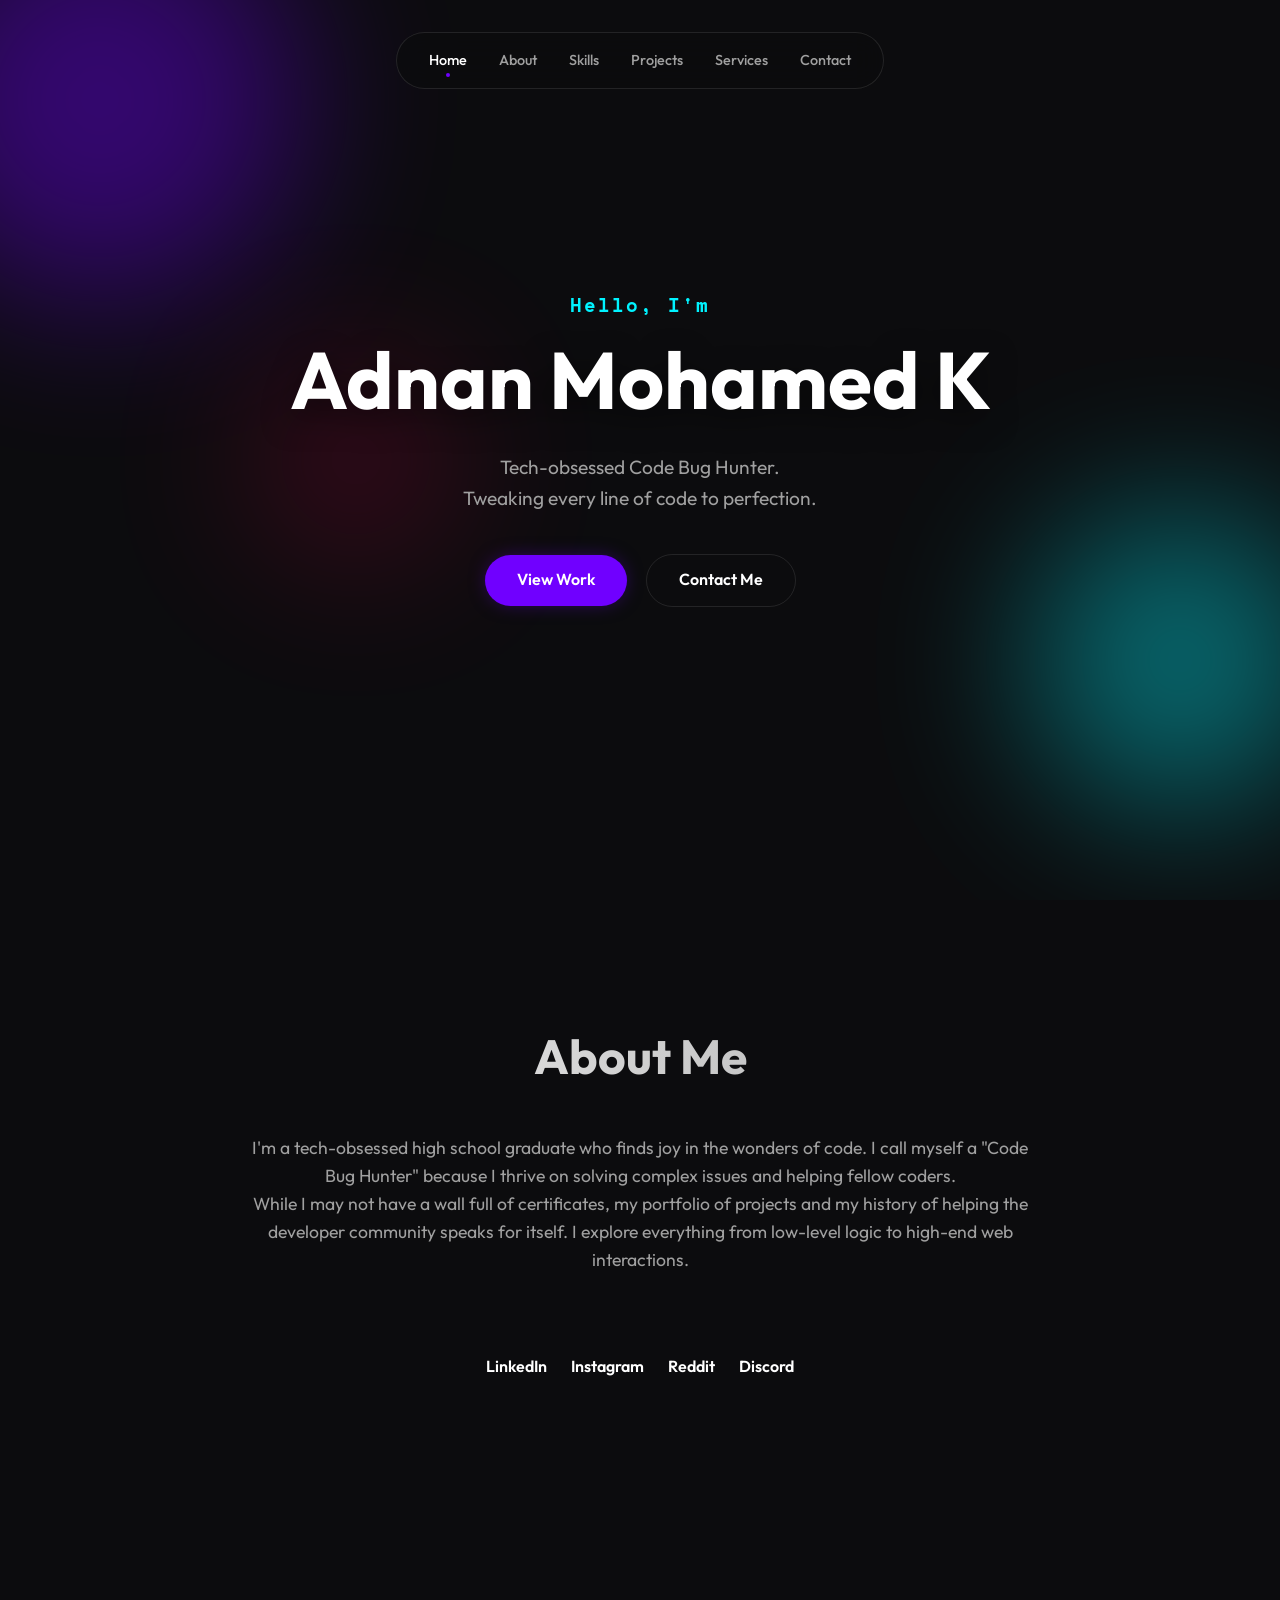
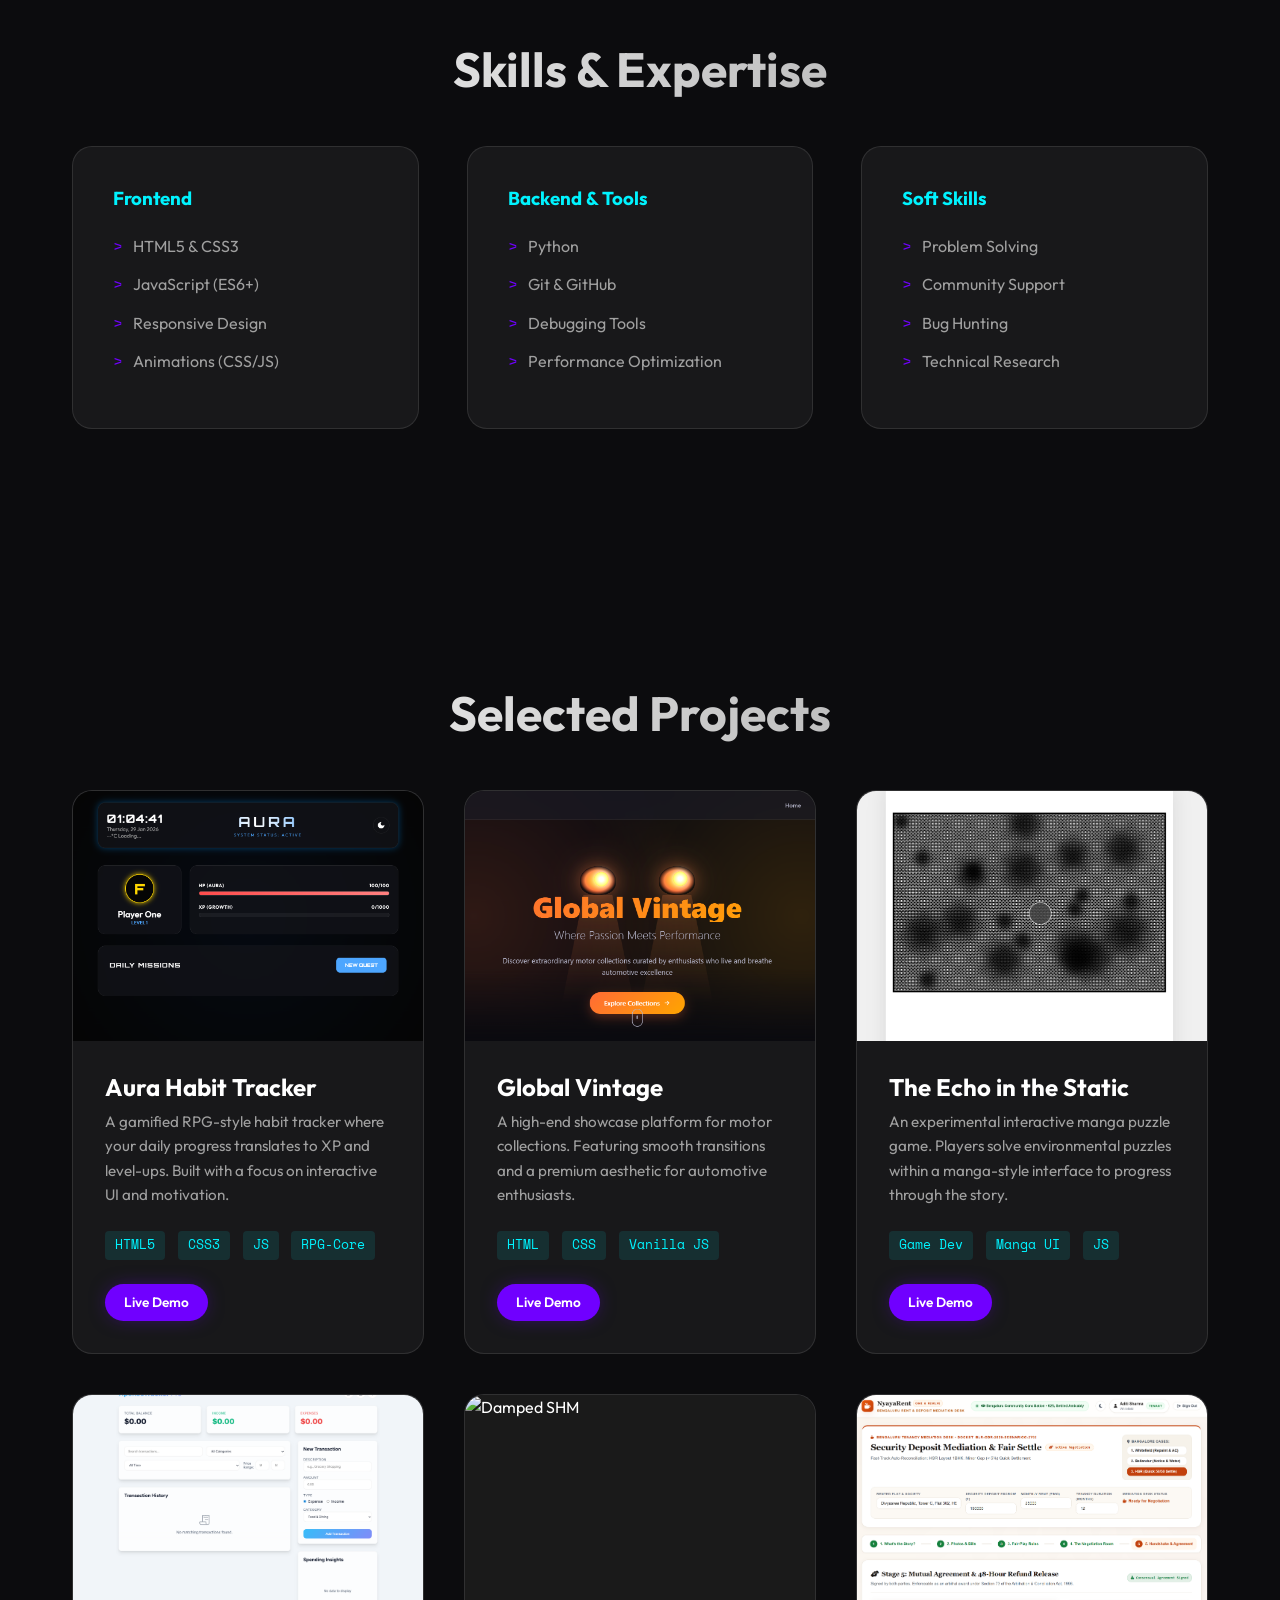
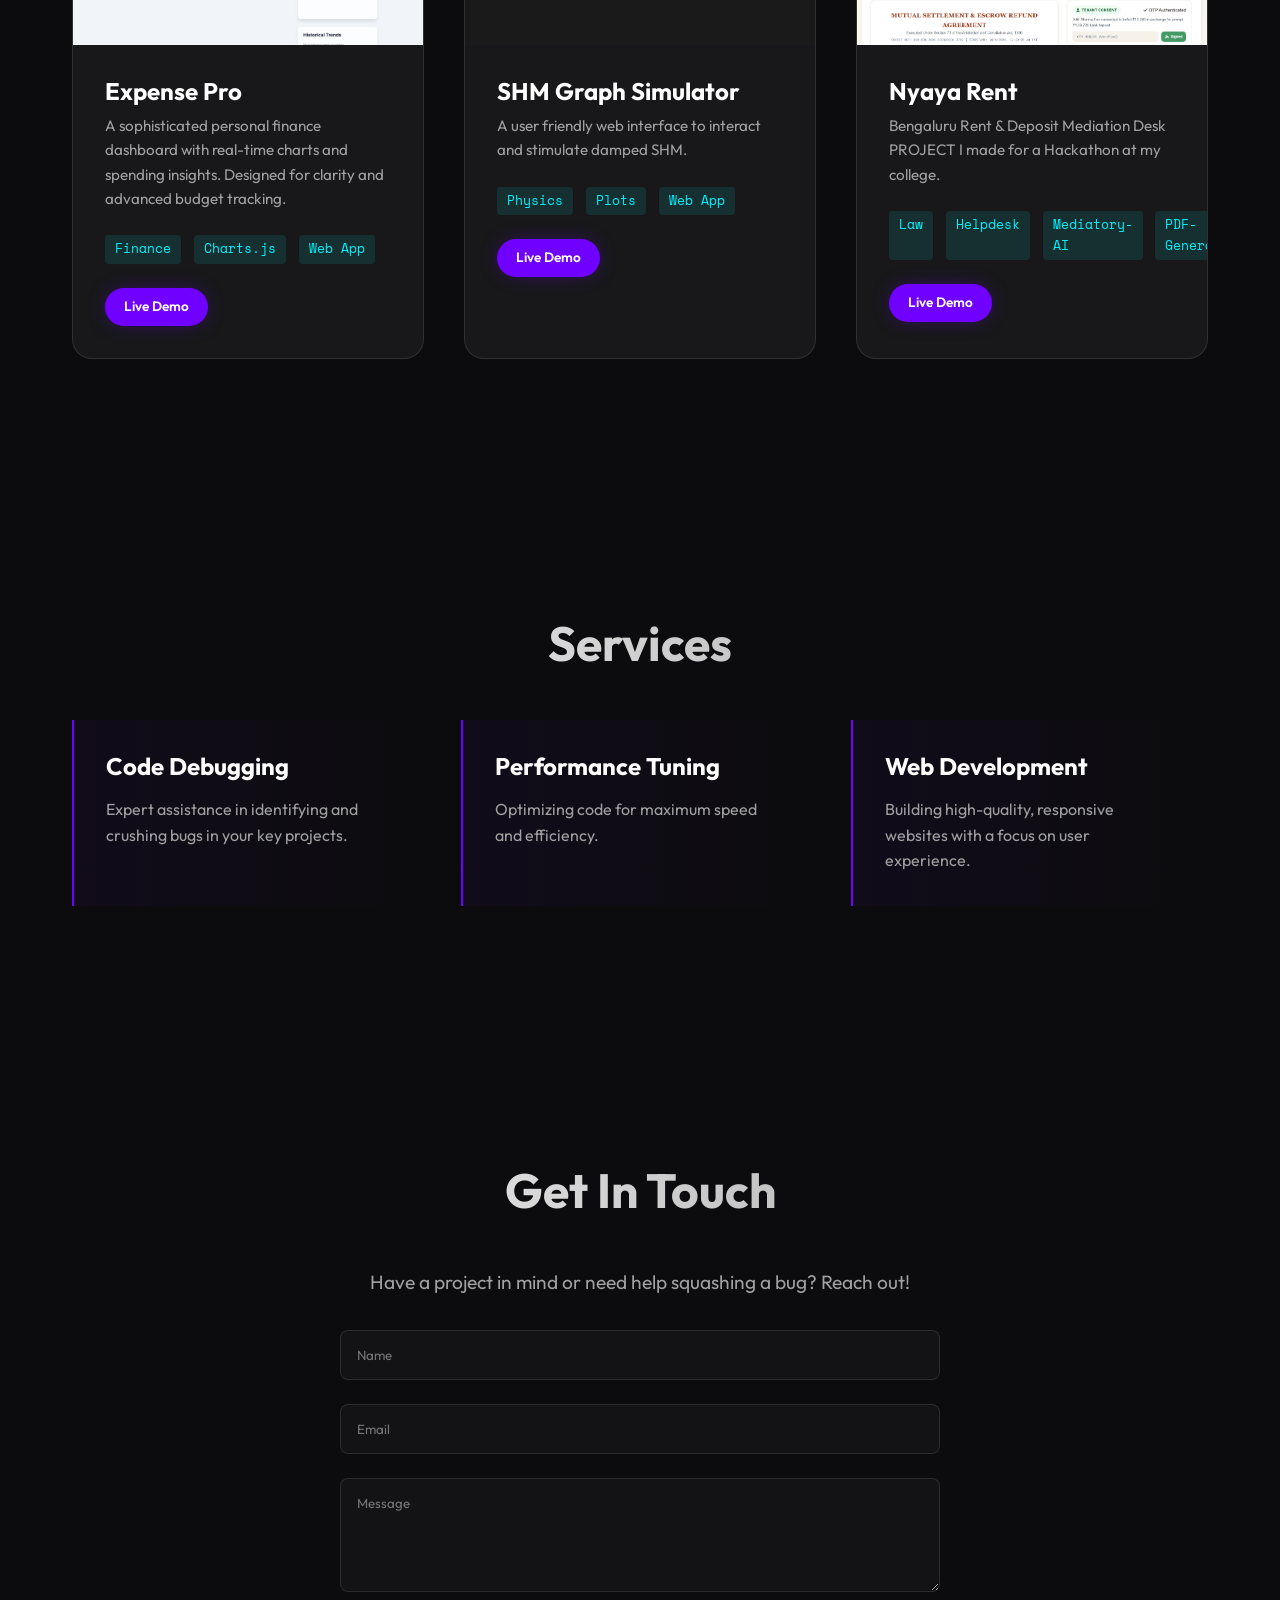
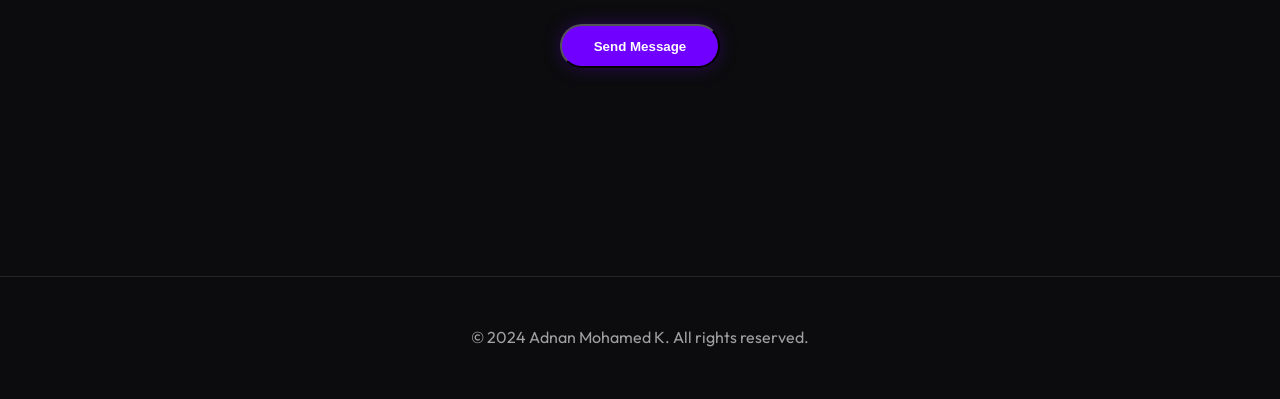
==== commit 59d8afd1: "Add project cards for Graph Simulator and Nyaya Rent" ====
--- a/index.html
+++ b/index.html
@@ -206,6 +206,42 @@
                         </div>
                     </div>
                 </div>
+                <!-- Project 5: Graph Simulator -->
+                <div class="project-card" style="--delay: 5">
+                    <div class="project-image">
+                        <img src="assets/damped-shm.png" alt="Damped SHM"
+                            style="width: 100%; height: 100%; object-fit: cover;">
+                    </div>
+                    <div class="project-info">
+                        <h3>SHM Graph Simulator</h3>
+                        <p>A user friendly web interface to interact and stimulate damped SHM.</p>
+                        <div class="tags">
+                            <span>Physics</span><span>Plots</span><span>Web App</span>
+                        </div>
+                        <div class="project-links" style="margin-top: 1.5rem;">
+                            <a href="https://adnanmohamedk.github.io/damped-shm" target="_blank"
+                                class="btn btn-sm primary">Live Demo</a>
+                        </div>
+                    </div>
+                </div>
+                <!-- Project 6: Nyaya Rent -->
+                <div class="project-card" style="--delay: 6">
+                    <div class="project-image">
+                        <img src="assets/nyaya-rent.png" alt="Tenant-Landlord Dispute Solver"
+                            style="width: 100%; height: 100%; object-fit: cover;">
+                    </div>
+                    <div class="project-info">
+                        <h3>Nyaya Rent</h3>
+                        <p>Bengaluru Rent & Deposit Mediation Desk PROJECT I made for a Hackathon at my college.</p>
+                        <div class="tags">
+                            <span>Law</span><span>Helpdesk</span><span>Mediatory-AI</span><span>PDF-Generation</span>
+                        </div>
+                        <div class="project-links" style="margin-top: 1.5rem;">
+                            <a href="https://adnanmohamedk.github.io/nyaya-rent" target="_blank"
+                                class="btn btn-sm primary">Live Demo</a>
+                        </div>
+                    </div>
+                </div>
             </div>
         </section>
 
@@ -233,17 +269,20 @@
             <h2 class="section-title">Get In Touch</h2>
             <div class="contact-container">
                 <p>Have a project in mind or need help squashing a bug? Reach out!</p>
-                <form id="contact-form">
+                <!-- REPLACE 'YOUR_ACCESS_KEY' with your actual key from Web3Forms.com -->
+                <form id="contact-form" action="https://api.web3forms.com/submit" method="POST">
+                    <input type="hidden" name="access_key" value="f2d684ff-e9c0-4d61-9594-bf8e35aa93d8">
                     <div class="form-group">
-                        <input type="text" placeholder="Name" required>
+                        <input type="text" name="name" placeholder="Name" required>
                     </div>
                     <div class="form-group">
-                        <input type="email" placeholder="Email" required>
+                        <input type="email" name="email" placeholder="Email" required>
                     </div>
                     <div class="form-group">
-                        <textarea placeholder="Message" rows="5" required></textarea>
-                    </div>
-                    <button type="submit" class="btn primary">Send Message</button>
+                        <textarea name="message" placeholder="Message" rows="5" required></textarea>
+                    </div>
+                    <button type="submit" class="btn primary" id="form-submit">Send Message</button>
+                    <div id="form-status" class="form-status"></div>
                 </form>
             </div>
         </section>
@@ -256,4 +295,4 @@
     <script src="script.js"></script>
 </body>
 
-</html>+</html>
--- a/styles.css
+++ b/styles.css
@@ -509,6 +509,70 @@
     border-color: var(--accent-color);
 }
 
+.form-status {
+    margin-top: 1.5rem;
+    padding: 1rem;
+    border-radius: 8px;
+    font-size: 0.95rem;
+    display: none;
+    animation: slideUp 0.3s ease forwards;
+}
+
+.form-status.success {
+    display: block;
+    background: rgba(0, 255, 128, 0.1);
+    color: #00ff80;
+    border: 1px solid rgba(0, 255, 128, 0.2);
+    box-shadow: 0 0 20px rgba(0, 255, 128, 0.1);
+}
+
+.form-status.error {
+    display: block;
+    background: rgba(255, 0, 85, 0.1);
+    color: #ff0055;
+    border: 1px solid rgba(255, 0, 85, 0.2);
+    box-shadow: 0 0 20px rgba(255, 0, 85, 0.1);
+}
+
+.btn.loading {
+    opacity: 0.7;
+    cursor: not-allowed;
+    position: relative;
+    color: transparent !important;
+}
+
+.btn.loading::after {
+    content: '';
+    position: absolute;
+    width: 20px;
+    height: 20px;
+    top: 50%;
+    left: 50%;
+    margin: -10px 0 0 -10px;
+    border: 2px solid rgba(255, 255, 255, 0.3);
+    border-top-color: #fff;
+    border-radius: 50%;
+    animation: rotate 0.8s infinite linear;
+}
+
+@keyframes rotate {
+    to {
+        transform: rotate(360deg);
+    }
+}
+
+@keyframes slideUp {
+    from {
+        transform: translateY(10px);
+        opacity: 0;
+    }
+
+    to {
+        transform: translateY(0);
+        opacity: 1;
+    }
+}
+
 /* Footer */
 footer {
     padding: 3rem;
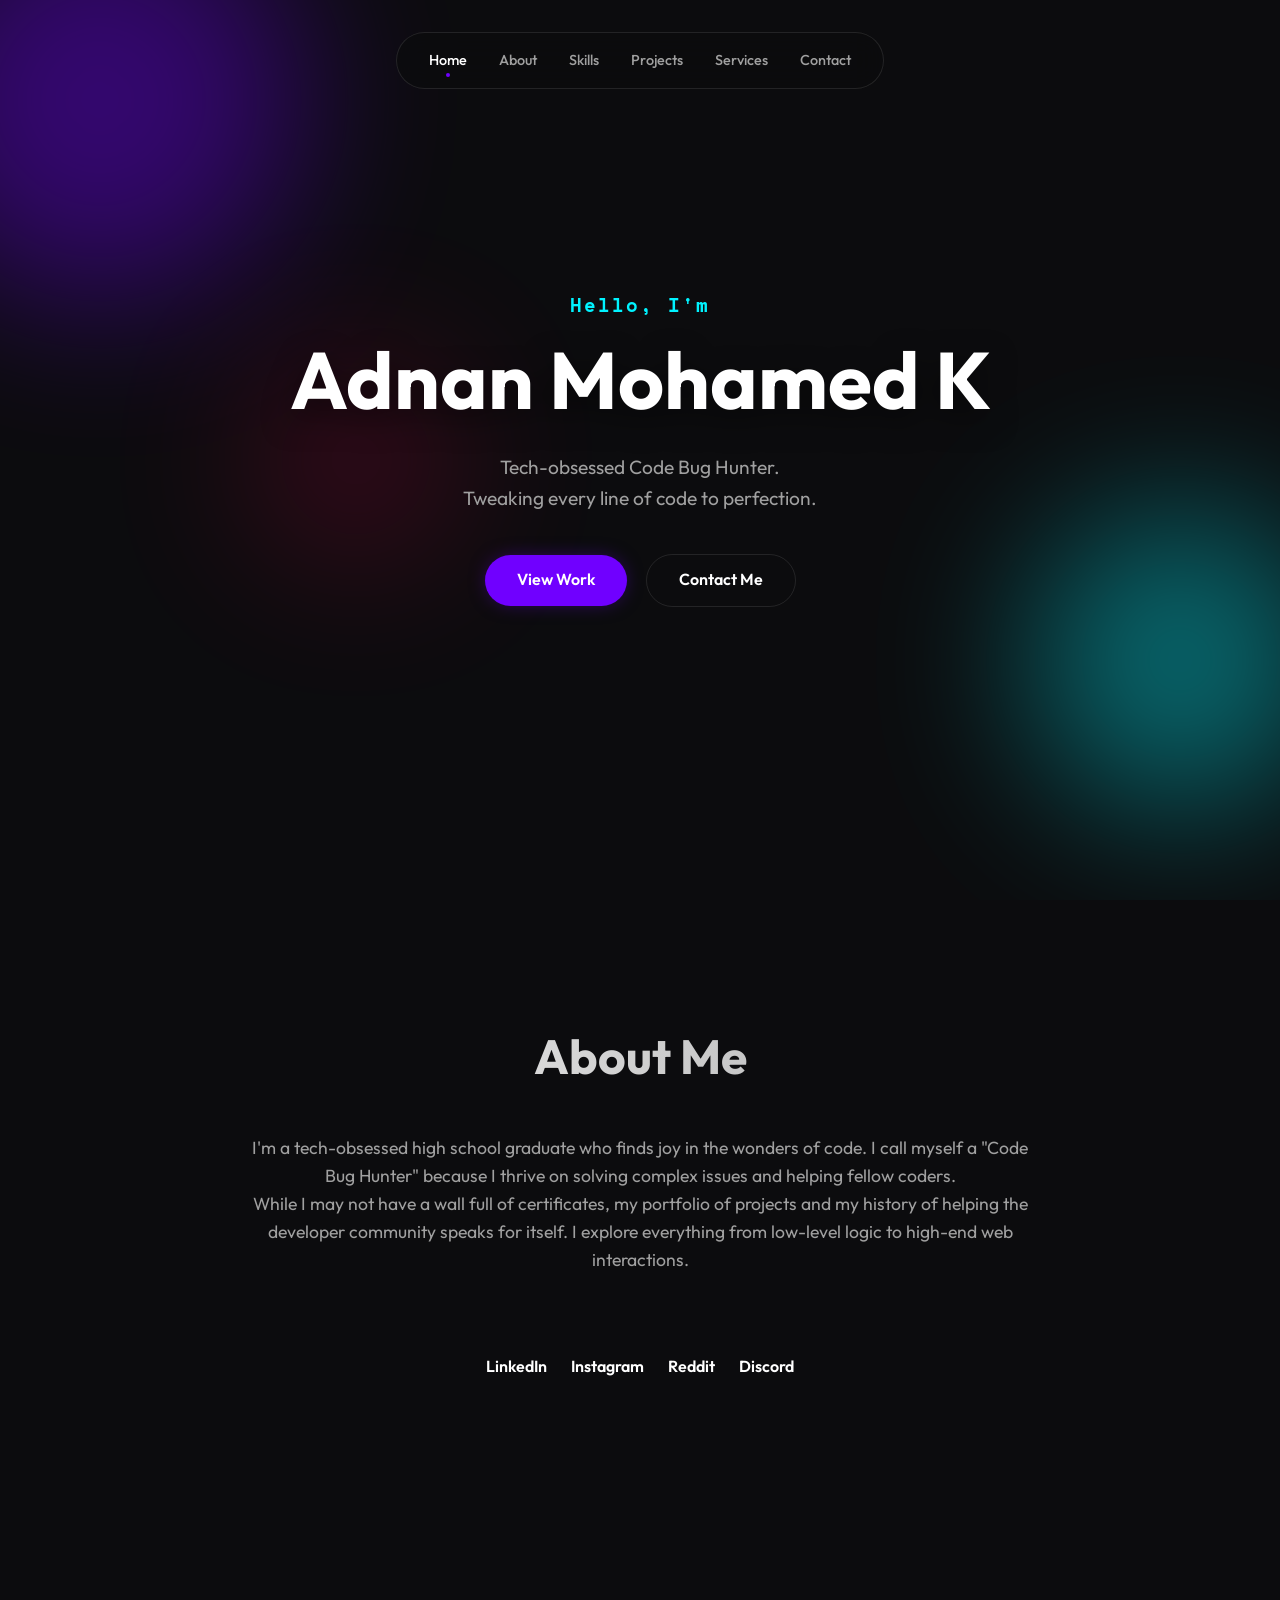
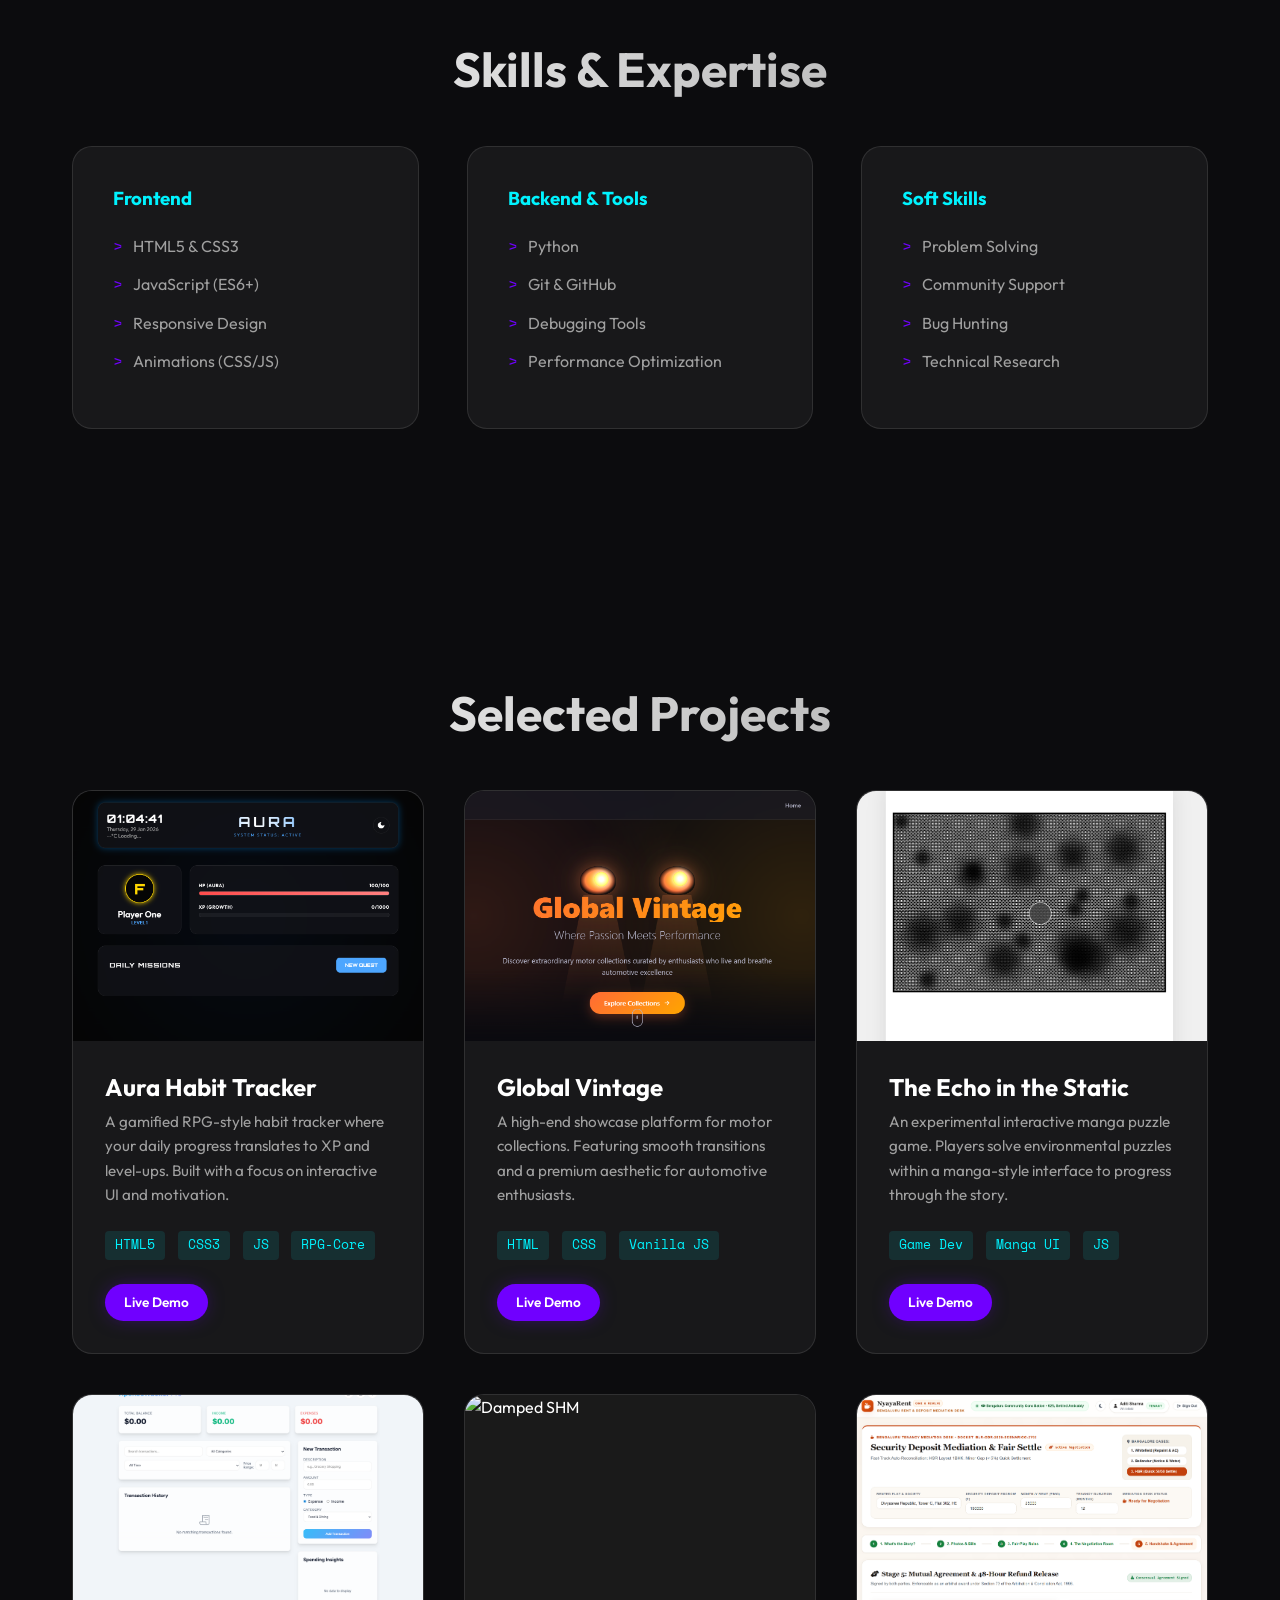
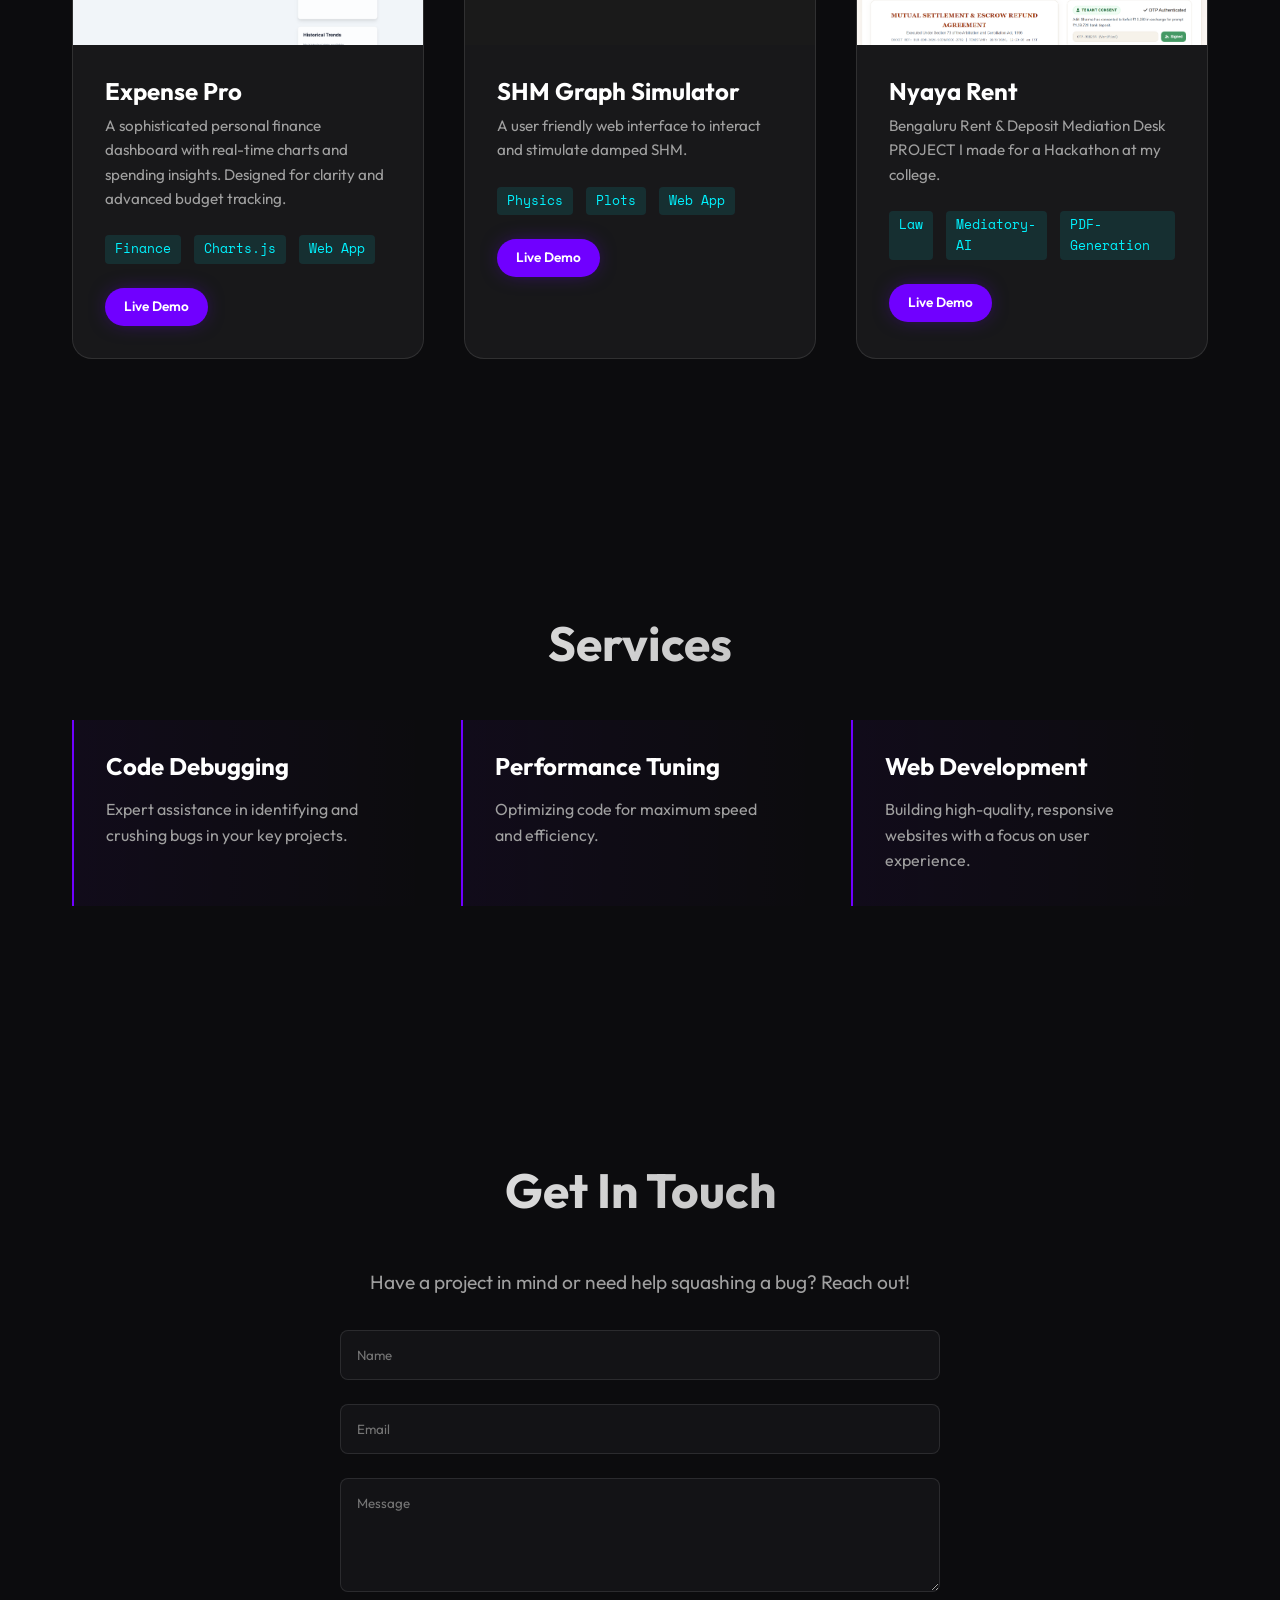
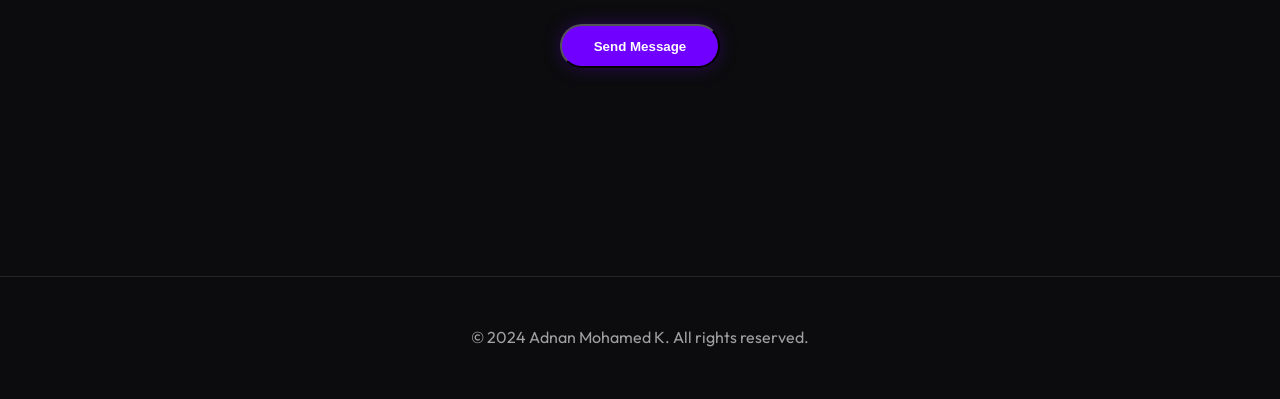
==== commit 06a51de1: "Remove 'Helpdesk' tag from project info" ====
--- a/index.html
+++ b/index.html
@@ -234,7 +234,7 @@
                         <h3>Nyaya Rent</h3>
                         <p>Bengaluru Rent & Deposit Mediation Desk PROJECT I made for a Hackathon at my college.</p>
                         <div class="tags">
-                            <span>Law</span><span>Helpdesk</span><span>Mediatory-AI</span><span>PDF-Generation</span>
+                            <span>Law</span><span>Mediatory-AI</span><span>PDF-Generation</span>
                         </div>
                         <div class="project-links" style="margin-top: 1.5rem;">
                             <a href="https://adnanmohamedk.github.io/nyaya-rent" target="_blank"
